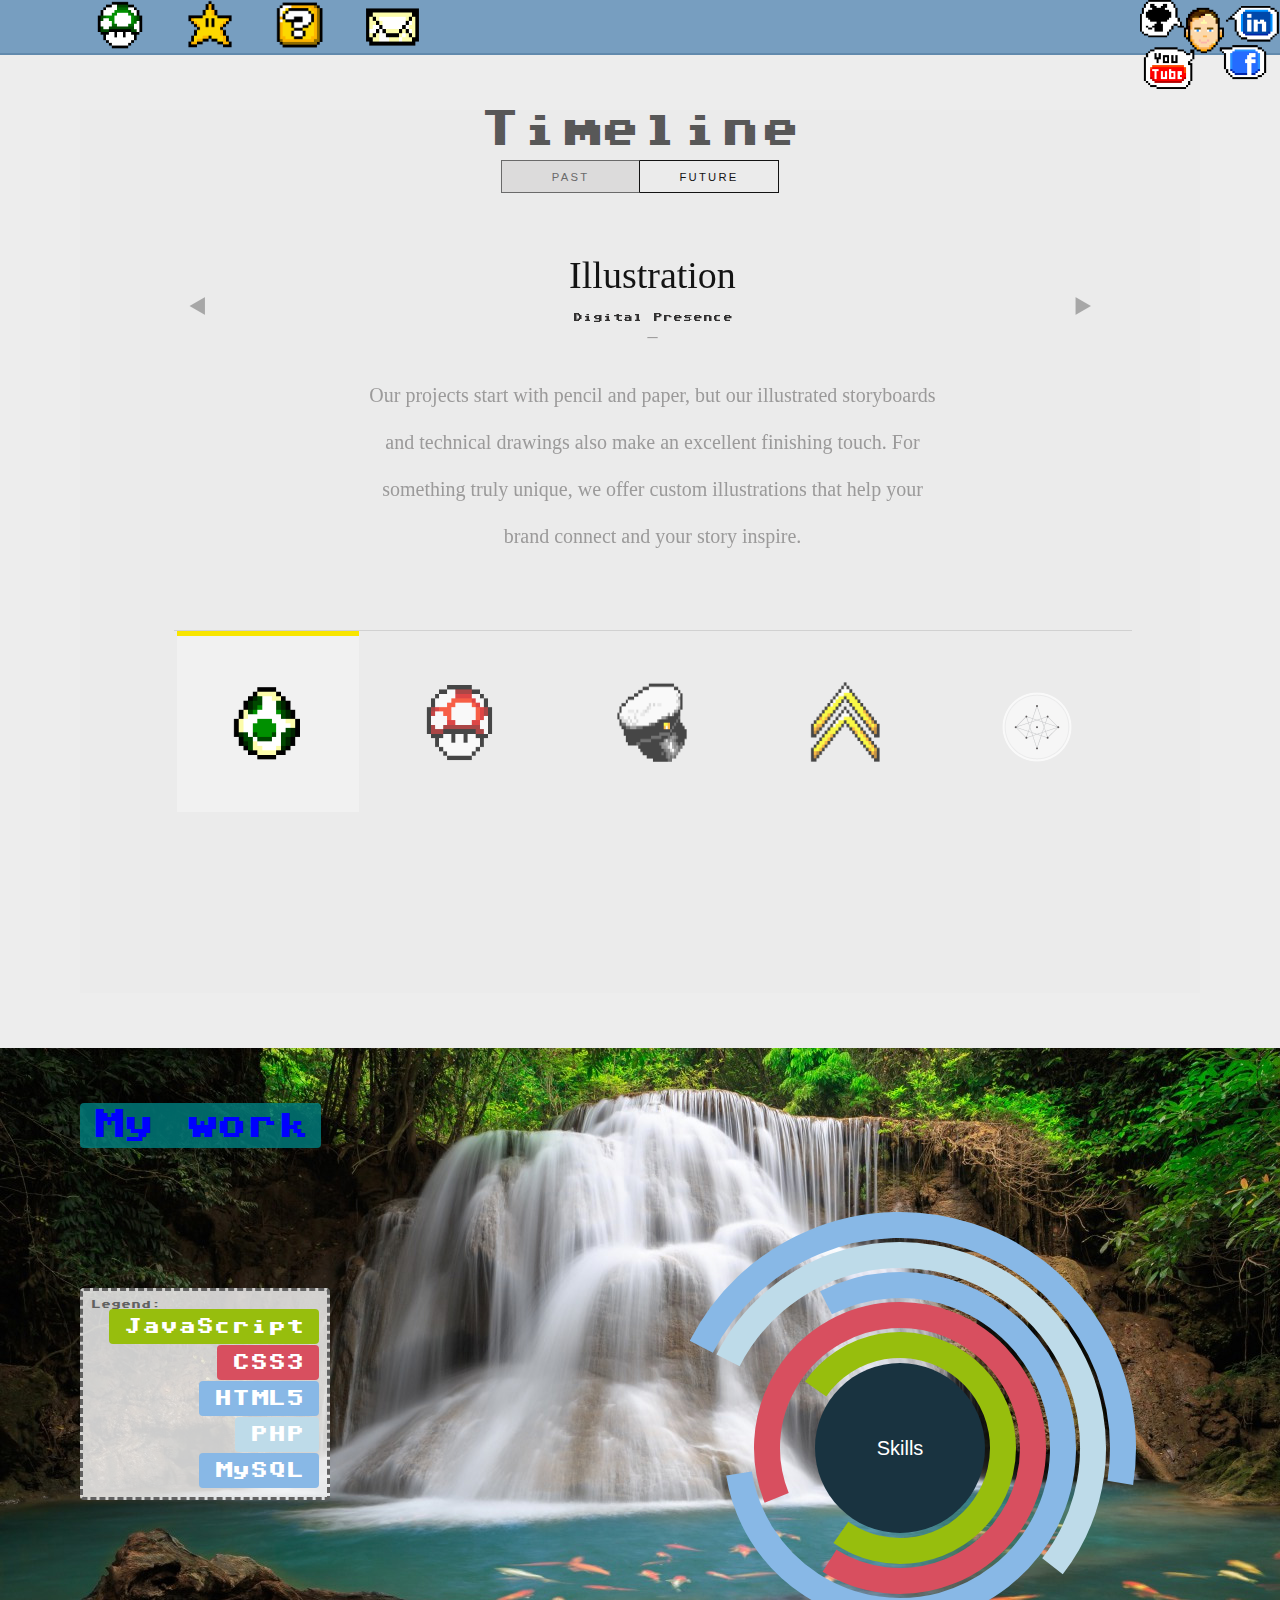
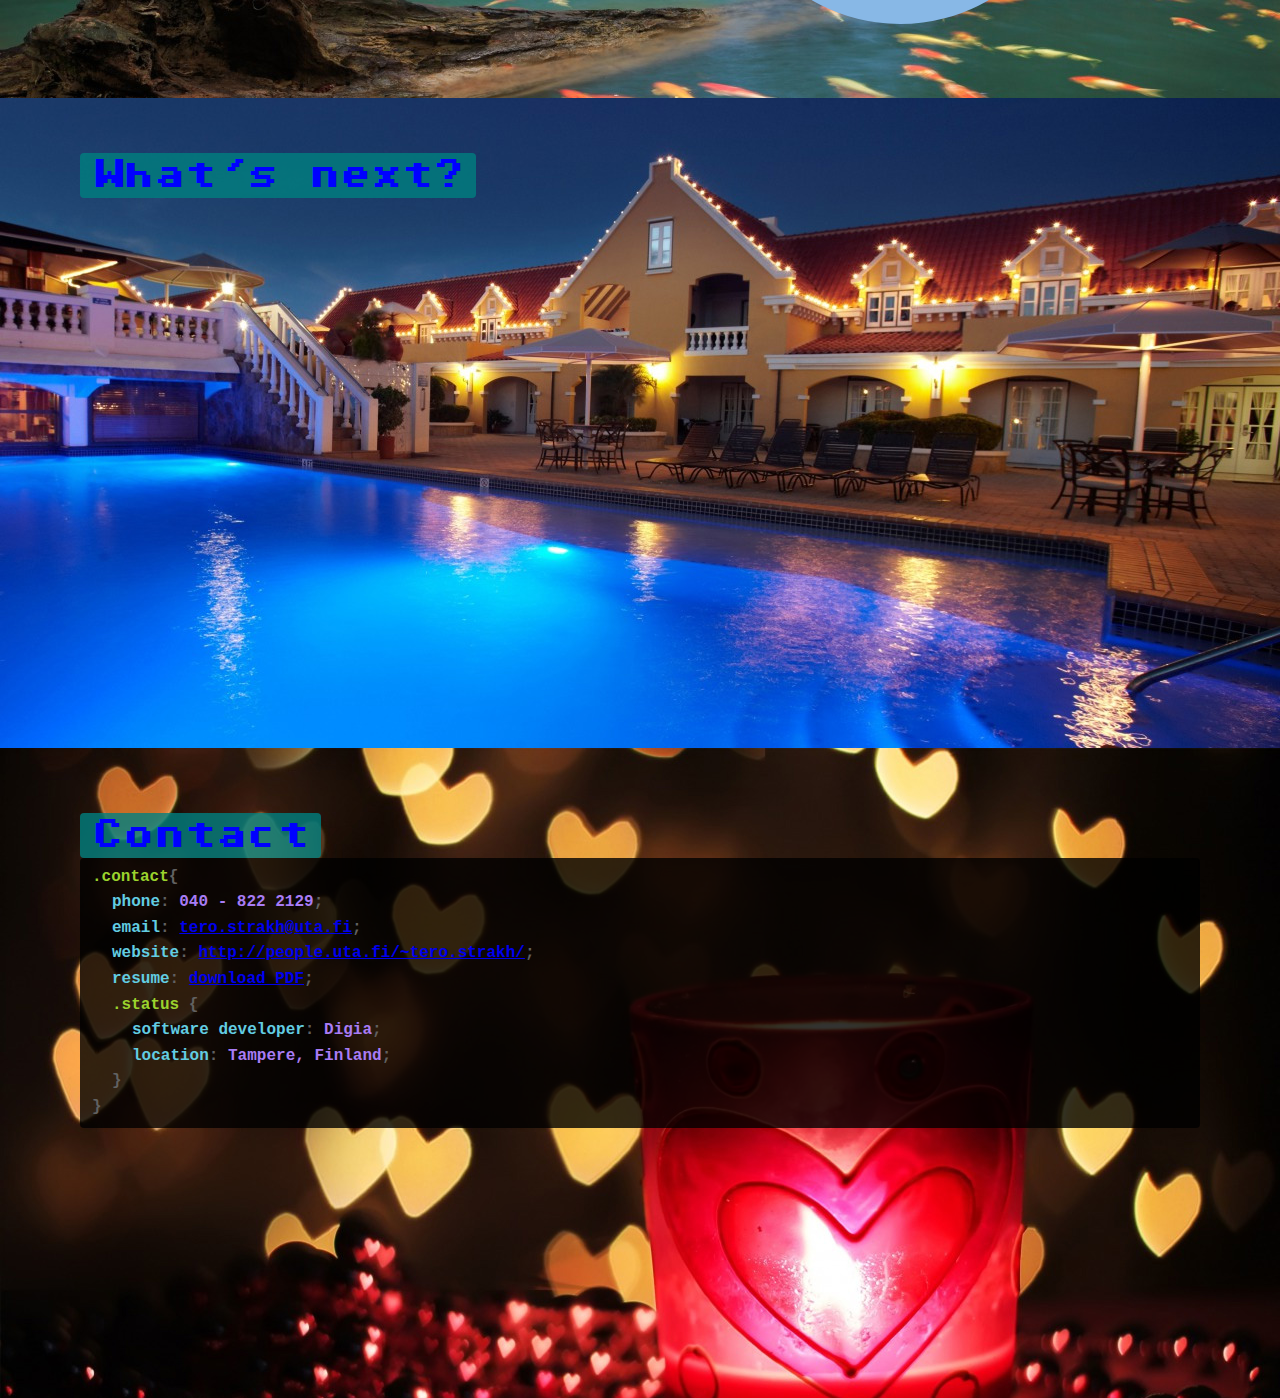
==== index.html @ 9d3a9c0e "Initial commit of website source code" ====
<!doctype html>
<html lang="fi-FI">
<head>
  <meta charset="utf-8">
  <meta http-equiv="Content-Type" content="text/html">
  <title>Tero Strakh Resume</title>
  <meta name="author" content="Tero Strakh">
  <link rel="shortcut icon" href="./img/favicon.ico">
  <link rel="icon" href="./img/favicon.ico">
  <link rel="stylesheet" type="text/css" media="all" href="css/styles.css">
  <script src="js/jquery.js" type="text/javascript"></script>
  <script src="js/raphael.js" type="text/javascript"></script>
  <script src="js/init.js" type="text/javascript"></script>
<script type="text/javascript" src="//ajax.googleapis.com/ajax/libs/jquery/1.8.0/jquery.min.js"></script>
	  <script src="js/plugins.js"></script>
  <script src="js/script.js"></script>
  <!--<script type="text/javascript" src="http://ajax.googleapis.com/ajax/libs/jquery/1.8/jquery.min.js"></script>-->
<script src="js/modernizr-2.5.3.min.js"></script>

</head>

<body>

  <nav id="topnav" class="clearfix">
    <ul>
      <li><div class="imageContainer1"><a href="#pagetop" id="homenavlink"><img src="./img/life.png" alt="home"  height="50" width="50" /><img class="aboutme" src="./img/about_bubble.png" alt="about_bubble" height="35" width="70" /></a></div></li>
      <li><div class="imageContainer2"><a href="#about" id="aboutnavlink"><img src="./img/star.png" alt="star" height="50" width="50"><img class="mywork" src="./img/work_bubble.png" alt="work_bubble" height="35" width="70" /></a></div></li>
      <li><div class="imageContainer3"><a href="#portfolio" id="portfolionavlink"><img src="./img/future.png" alt="future" height="50" width="50"><img class="future" src="./img/future_bubble.png" alt="future_bubble" height="35" width="70" /></a></div></li>
      <li><div class="imageContainer4"><a href="#contact" id="contactnavlink"><img src="./img/brief.png" alt="brief" height="40" width="55"><img class="contact" src="./img/contact_bubble.png" alt="contact_bubble" height="35" width="70" /></a></div></li>
	  <li>
		<div class="imageContainer5">
			<img class="referencespic" src="./img/references.png" alt="references" usemap="#referencesmap" height="90" width="140">
			<map id="referencesmap" name="referencesmap">
				<area shape="rect" alt="Github" title="" coords="3,3,35,34" href="http://github.com/tm88493/codes" target="_blank" />
				<area shape="rect" alt="Youtube" title="" coords="7,50,51,88" href="https://www.youtube.com/watch?v=bxZ-rZ1abBQ" target="_blank" />
				<area shape="rect" alt="LinkedIn" title="" coords="97,7,137,41" href="http://fi.linkedin.com/pub/tero-strakh/5b/622/940" target="_blank" />
				<area shape="rect" alt="Facebook" title="" coords="85,46,125,79" href="http://www.facebook.com" target="_blank" />
			</map>
		</div>
	  </li>
    </ul>
  </nav><!-- @end #topnav -->
  
  
  <!-- BG http://architecture.desktopnexus.com/wallpaper/1581572/ -->
  <section id="pagetop" class="contentpg">
    
	<section id="team" class="section team">
        <div class="container">
          <header>
            <h5 class="section-header">Timeline</h5><br />
          </header>
          <div class="about-nav">
            <a href="#services" class="about-node first active" data-slide="0">Past</a>
            <a href="#team-members" class="about-node last" data-slide="1">Future</a>          
          </div>
        </div>
        <div id="about-slider">
          <ul class="outer-slides">
            <li class="inner-slide">
              <div id="services" class="slider">
                <ul class="slides">
                  <li class="pane">
                    <div class="details">
                      <div class="identifier">
                        <h3 class="name">Born</h3>
                        <h4 class="subheading">In 1983, Viiala Akaa</h4>
                      </div>
                      <div class="text-content"><p>A proper strategy is one of the building blocks of your company, product, or service. Strategy includes Brand Alignment, Naming, Creative Consulting and Direction. We'll help you create a solid foundation to build your brand on.</p></div>
                    </div>
                  </li>
                  <li class="pane">
                    <div class="details">
                      <div class="identifier">
                        <h3 class="name">Grow</h3>
                        <h4 class="subheading">From elementary school to high school</h4>
                      </div>
                      <div class="text-content"><p>I started elementary school in Rasi ala-aste Viiala in 1990. I "graduated" from Hirvialho yl&auml;aste in 1999
					  and I got accepted to Viiala lukio high school.</p></div>
                    </div>
                  </li>
                  <li class="pane">
                    <!--<div class="left-end"><img src="images/service-design.png" alt="Design" class="member-pic"></div>-->
                    <div class="details">
                      <div class="identifier">
                        <h3 class="name">Graduation</h3>
                        <h4 class="subheading">Viialan Lukio, Akaa</h4>
                      </div>
                      <div class="text-content"><p>I got my Suomalainen ylioppilastutkinto from Viialan Lukio in 2002 with mediocre grades.
					  Best grades were in english and mother tongue (magna cum laude approbatur).</p></div>
                    </div>
                  </li>
                  <li class="pane">
                    <div class="details">
                      <div class="identifier">
                        <h3 class="name">Army</h3>
                        <h4 class="subheading">Parolan panssariprikaati, Pioneerikomppania</h4>
                      </div>
                      <div class="text-content"><p>I started my service in Finnish army in January 2003 with a thousand other man. 
					  I was a pioneer and a corporal (alikersantti in finnish rank). I also specialized in explosives and went through a 
					  intensive explosives training. I have a right to blow up things (R&auml;j&auml;ytt&auml;j&auml;n tutkinto in finnish).</p></div>
                    </div>
                  </li>
                  <li class="pane">
                    <div class="details">
                      <div class="identifier">
                        <h3 class="name">Illustration</h3>
                        <h4 class="subheading">Digital Presence</h4>
                      </div>
                      <div class="text-content"><p>Our projects start with pencil and paper, but our illustrated storyboards and technical drawings also make an excellent finishing touch. For something truly unique, we offer custom illustrations that help your brand connect and your story inspire.</p></div>
                    </div>
                  </li>
                </ul>
                <ul class="flex-direction-nav">
                  <li><a class="flex-prev" href="#">Prev</a></li>
                  <li><a class="flex-next" href="#">Next</a></li>
                </ul>
              </div>
              <ul class="services-nav">
                <li><a href="#" class="service-node"><img src="img/born.png" alt="Born" class="nav-pic" height="80px"></a></li>
                <li><a href="#" class="service-node"><img src="img/grow.png" alt="Grow up" class="nav-pic" height="80px"></a></li>
                <li><a href="#" class="service-node"><img src="img/yohat.png" alt="Graduation" class="nav-pic" height="80px"></a></li>
                <li><a href="#" class="service-node"><img src="img/army_rank.png" alt="Army" class="nav-pic" height="80px"></a></li>
                <li><a href="#" class="service-node"><img src="img/service-illustration.png" alt="Illustration" class="nav-pic"></a></li>
              </ul>
            </li>
            <li class="inner-slide">
              <div id="team-members" class="slider">
                <ul class="slides">
                  <li class="pane">
                    <div class="details">
                      <div class="identifier">
                        <h3 class="name">Roby Fitzhenry</h3>
                        <h4 class="subheading">Design Director</h4>
                      </div>
                      <div class="text-content"><p>Over the last decade, Roby has focused on branding through strategy, identity, print and website design. His intuitive process allows him to find the core truths in any project. He is a board member of AIGA Houston and helps with TEDxHouston.</p></div>
                    </div>
                  </li>
                  <li class="pane">
                    <div class="details">
                      <div class="identifier">
                        <h3 class="name">Started working</h3>
                        <h4 class="subheading">Software Developer</h4>
                      </div>
                      <div class="text-content"><p>I started as a intern in Logia Software (Itella's subsidiary company at the time). 
					  My job was to code and design GUI with .NET language and code backend with C#. Mainly with Visual Basic but I did use jQuery and Ajax as well.
					  After internship was over I was hired as a full time employee. After a year I got a job offer from Digia Finland and I applied to it.
					  I got hired and now I mainly code (JavaEE) integrations for the public sector.</p></div>
                    </div>
                  </li>
                  <li class="pane">
                    <div class="details">
                      <div class="identifier">
                        <h3 class="name">First child</h3>
                        <h4 class="subheading">Kristian Toni Alexander Strakh</h4>
                      </div>
                      <div class="text-content">
                        <p>Our first child was born in August 28th 2013. He was babtized in Aleksanteri church in September.</p>
                      </div>
                    </div>
                  </li>
                  <li class="pane">
                    <div class="details">
                      <div class="identifier">
                        <h3 class="name">Tyler Swanner</h3>
                        <h4 class="subheading">Creative Director</h4>
                      </div>
                      <div class="text-content">
                        <p>Tyler is a nice guy. He hails from the state of Mississippi where he learned to play music and eat everything prepared fried. At AC, Tyler brings vision and a keen eye to each project. He serves on the AIGA Houston board of directors.</p>
                      </div>
                    </div>
                  </li>
                </ul>
                <ul class="flex-direction-nav">
                  <li><a class="flex-prev" href="#">Prev</a></li>
                  <li><a class="flex-next" href="#">Next</a></li>
                </ul>
              </div>
              <ul class="team-nav">
                <li><a href="#" class="member-node"><img src="images/new-team-headshots-roby.png" alt="Roby Fitzhenry" class="nav-pic"></a></li>
                <li><a href="#" class="member-node"><img src="img/coin.png" alt="Started Working" class="nav-pic" height="78px"></a></li>
                <li><a href="#" class="member-node"><img src="img/life_1up.png" alt="Child" class="nav-pic"></a></li>
                <li><a href="#" class="member-node"><img src="images/new-team-headshots-tyler.png" alt="Tyler Swanner" class="nav-pic"></a></li>
              </ul>
            </li>
          </ul>
        </div>
      </section><!-- @end Timeline -->
	
  </section><!-- @end #pagetop -->
  
  <!-- BG http://nature.desktopnexus.com/wallpaper/1581411/ -->
  <section id="about" class="contentpg">
    <h2>My work</h2>
	<div class="lifeContainer">
		<div class="bornContainer">
			<div id="content">
			<div class="legend">
				<h3>Legend:</h3>
				<div class="skills">
					<ul>
						<li class="jq">JavaScript</li>
						<li class="css">CSS3</li>
						<li class="html">HTML5</li>
						<li class="php">PHP</li>
						<li class="sql">MySQL</li>
					</ul>
				</div>	
			</div>
			<div id="diagram"></div>
		</div>

		<div class="get">
			<div class="arc">
				<span class="text">JavaScript</span>
				<input type="hidden" class="percent" value="75" />
				<input type="hidden" class="color" value="#97BE0D" />
			</div>
			<div class="arc">
				<span class="text">CSS3</span>
				<input type="hidden" class="percent" value="90" />
				<input type="hidden" class="color" value="#D84F5F" />
			</div>
			<div class="arc">
				<span class="text">HTML5</span>
				<input type="hidden" class="percent" value="80" />
				<input type="hidden" class="color" value="#88B8E6" />
			</div>
			<div class="arc">
				<span class="text">PHP</span>
				<input type="hidden" class="percent" value="53" />
				<input type="hidden" class="color" value="#BEDBE9" />
			</div>
			<div class="arc">
				<span class="text">MySQL</span>
				<input type="hidden" class="percent" value="45" />
				<input type="hidden" class="color" value="#88B8E6" />
			</div>
		</div>
		</div>
	</div>
  </section><!-- @end #about -->
  
  <!-- BG http://architecture.desktopnexus.com/wallpaper/1582636/ -->
  <section id="portfolio" class="contentpg">
    <h2>What's next?</h2>
  </section><!-- @end #portfolio -->
  
  <!-- BG http://abstract.desktopnexus.com/wallpaper/1583541/ -->
  <section id="contact" class="contentpg">
  
			<div class="content"><br /><h2>Contact</h2>
				<ul class="code">
					<li><span class="green">.contact</span>{
						<ul>
							<li><span class="blue">phone</span>: <span class="purple">040 - 822 2129</span>;</li>
							<li><span class="blue">email</span>: <span class="purple"><a href="mailto: &#116;&#101;&#114;&#111;&#46;&#115;&#116;&#114;&#97;&#107;&#104;&#64;&#117;&#116;&#97;&#46;&#102;&#105;">&#116;&#101;&#114;&#111;&#46;&#115;&#116;&#114;&#97;&#107;&#104;&#64;&#117;&#116;&#97;&#46;&#102;&#105;</a></span>;</li>
							<li><span class="blue">website</span>: <span class="purple"><a href="http://people.uta.fi/~tero.strakh/">http://people.uta.fi/~tero.strakh/</a></span>;</li>
							<li><span class="blue">resume</span>: <span class="purple"><a href="CV/TERO_STRAKH_CV.pdf" target="_blank">download PDF</a></span>;</li>
							<li><span class="green">.status</span> {
								<ul>
									<li><span class="blue">software developer</span>: <span class="purple">Digia</span>;</li>
									<li><span class="blue">location</span>: <span class="purple">Tampere, Finland</span>;</li>
								</ul>
							}</li>
						</ul>
					}</li>
				</ul>
			</div>
  </section><!-- @end #contact -->
  
	  <!--<script type="text/javascript">
$(document).ready(function(){
$('a[href^="#"]').on('click',function (e) {
    e.preventDefault();

    var target = this.hash,
    $target = $(target);

    $('html, body').stop().animate({
        'scrollTop': $target.offset().top
    }, 1200, 'swing', function () {
        window.location.hash = target;
    });
});

});
</script>-->
</body>
</html>
---- css/styles.css ----
@import url('http://fonts.googleapis.com/css?family=Sanchez');
@font-face
{
font-family: c64;
src: url("../c64.woff");
}

html, body, div, span, applet, object, iframe, h1, h2, h3, h4, h5, h6, p, blockquote, pre, a, abbr, acronym, address, big, cite, code, del, dfn, em, img, ins, kbd, q, s, samp, small, strike, strong, sub, sup, tt, var, b, u, i, center, dl, dt, dd, ol, ul, li, fieldset, form, label, legend, table, caption, tbody, tfoot, thead, tr, th, td, article, aside, canvas, details, embed, figure, figcaption, footer, header, hgroup, menu, nav, output, ruby, section, summary, time, mark, audio, video {
  margin: 0;
  padding: 0;
  border: 0;
  font-size: 100%;
  font: inherit;
  vertical-align: baseline;
  outline: none;
  -webkit-font-smoothing: antialiased;
  -webkit-text-size-adjust: 100%;
  -ms-text-size-adjust: 100%;
  -webkit-box-sizing: border-box;
  -moz-box-sizing: border-box;
  box-sizing: border-box;
}
html { overflow-y: scroll; }
body { 
  background: #ededed;
  font-family: c64, 'Helvetica Neue', Helvetica, Arial, sans-serif;
  font-size: 62.5%;
  line-height: 1;
  color: #616161;
  padding-top: 55px;
}

br { display: block; line-height: 1.6em; } 

article, aside, details, figcaption, figure, footer, header, hgroup, menu, nav, section { display: block; }
ol, ul { list-style: none; }

input, textarea { 
  -webkit-font-smoothing: antialiased;
  -webkit-text-size-adjust: 100%;
  -ms-text-size-adjust: 100%;
  -webkit-box-sizing: border-box;
  -moz-box-sizing: border-box;
  box-sizing: border-box;
  outline: none; 
}

blockquote, q { quotes: none; }
blockquote:before, blockquote:after, q:before, q:after { content: ''; content: none; }
strong, b { font-weight: bold; } 

table { border-collapse: collapse; border-spacing: 0; }
img { border: 0; max-width: 100%; }


h2 {
  display: inline-block;
  font-size: 3.1em;
  padding: 7px 12px;
  font-family: c64, 'Sanchez', 'Times New Roman', serif;
  background: rgba(0,128,128,0.8);
  -webkit-border-radius: 4px;
  -moz-border-radius: 4px;
  border-radius: 4px;
  color:blue;
}

/* h3 {
  display: inline-block;
  font-size: 2.1em;
  padding: 7px 12px;
  font-family: c64, 'Sanchez', 'Times New Roman', serif;
  background: rgba(255,255,255,0.8);
  -webkit-border-radius: 4px;
  -moz-border-radius: 4px;
  border-radius: 4px;
  color:red;
} */


/** page structure **/
#topnav {
  display: block;
  position: fixed;
  top: 0;
  height: 55px;
  width: 100%;
  background: #779ec0;
  border-bottom: 2px solid #628aad;
  z-index: 1;
}
#topnav ul  { padding-left: 80px; }

#topnav ul li { 
  display: block;
  width: auto;
}

#topnav ul li a {
  display: block;
  float: left;
  line-height: 55px;
  margin-right: 10px;
  padding: 0 15px;
  font-weight: bold;
  font-size: 1.2em;
  color: #fff;
  text-decoration: none;
}
/**#topnav ul li a:hover {
  background: #62819d;
}**/

.imageContainer1 {
	position: relative;
	float: left;
}

.imageContainer1 img {
	display: block;
}

.imageContainer1 .aboutme {
    position: absolute;
    top: 38px;
    right: 10px;
    display: none
}
.imageContainer1:hover .aboutme {
    display: block
}

.imageContainer2 {
	position: relative;
	float: left;
}

.imageContainer2 img {
	display: block;
}

.imageContainer2 .mywork {
    position: absolute;
    top: 38px;
    right: 4px;
    display: none
}
.imageContainer2:hover .mywork {
    display: block
}

.imageContainer3 {
	position: relative;
	float: left;
}

.imageContainer3 img {
	display: block;
}

.imageContainer3 .future {
    position: absolute;
    top: 38px;
    right: 18px;
    display: none
}
.imageContainer3:hover .future {
    display: block
}


.imageContainer4 {
	position: relative;
	float: left;
	top: 7px;
}

.imageContainer4 img {
	display: block;
}

.imageContainer4 .contact {
    position: absolute;
    top: 31px;
    right: 5px;
    display: none
}
.imageContainer4:hover .contact {
    display: block
}

.imageContainer5 {
	float: right;
}

/** page sections **/
.contentpg {
  display: block;
  min-height: 650px;
  padding: 55px 80px;
}

.code {
	font-family:Consolas, "Liberation Mono", Courier, monospace;
	font-size:16px;
	font-weight:bold;
	color:#7f0a0c
	display: inline-block;
	padding: 7px 12px;
	background: rgba(0,0,0,0.8);
	-webkit-border-radius: 4px;
	-moz-border-radius: 4px;
	border-radius: 4px;
}

ul,ol,dl {
	font-size:1em;
	line-height:1.6;
	margin-bottom:1.25em;
	list-style-position:outside;
	font-family:inherit
}

ul,ol {
	margin-left:0
}

ul li ul,ul li ol {
	margin-left:1.25em;
	margin-bottom:0;
	font-size:1em
}

ul.square li ul,ul.circle li ul,ul.disc li ul {
	list-style:inherit
}

ul.square {
	list-style-type:square
}

ul.circle {
	list-style-type:circle
}

ul.disc {
	list-style-type:disc
}

ul.no-bullet {
	list-style:none
}

ol li ul,ol li ol {
	margin-left:1.25em;
	margin-bottom:0
}

dl dt {
	margin-bottom:0.3em;
	font-weight:bold
}

dl dd {
	margin-bottom:0.75em
}
.green{color:#9bd32d}
.blue{color:#62cde2}
.pink{color:#e9266d}
.white{color:#e6e6e1}
.orange{color:#ed8f1f}
.purple{color:#a87cf5}

#pagetop {
  /**background-image: url('../img/bg1.jpg');**/
  background-repeat: no-repeat;  
  background-size: cover; 
  /*css hack for ie*/     
  filter:progid:DXImageTransform.Microsoft.AlphaImageLoader(src='../img/bg1.jpg',sizingMethod='scale');
  -ms-filter:"progid:DXImageTransform.Microsoft.AlphaImageLoader(src='../img/bg1.jpg',sizingMethod='scale')";
}

#about {
  background-image: url('../img/bg2.jpg');
  background-repeat: no-repeat;  
  background-size: cover; 
  /*css hack for ie*/     
  filter:progid:DXImageTransform.Microsoft.AlphaImageLoader(src='../img/bg2.jpg',sizingMethod='scale');
  -ms-filter:"progid:DXImageTransform.Microsoft.AlphaImageLoader(src='../img/bg2.jpg',sizingMethod='scale')";
}

#portfolio {
  background-image: url('../img/bg3.jpg');
  background-repeat: no-repeat;  
  background-size: cover; 
  /*css hack for ie*/     
  filter:progid:DXImageTransform.Microsoft.AlphaImageLoader(src='../img/bg3.jpg',sizingMethod='scale');
  -ms-filter:"progid:DXImageTransform.Microsoft.AlphaImageLoader(src='../img/bg3.jpg',sizingMethod='scale')";
}

#contact {
  background-image: url('../img/bg4.jpg');
  background-repeat: no-repeat;  
  background-size: cover; 
  /*css hack for ie*/     
  filter:progid:DXImageTransform.Microsoft.AlphaImageLoader(src='../img/bg4.jpg',sizingMethod='scale');
  -ms-filter:"progid:DXImageTransform.Microsoft.AlphaImageLoader(src='../img/bg4.jpg',sizingMethod='scale')";
}

/** clearfix **/
.clearfix:after { content: "."; display: block; clear: both; visibility: hidden; line-height: 0; height: 0; }
.clearfix { display: inline-block; }
 
html[xmlns] .clearfix { display: block; }
* html .clearfix { height: 1%; }

/** SKILLS **/
.legend {
float:left;
width:250px;
padding:8px;
margin-top:140px;
  background: rgba(255,255,255,0.8);
  -webkit-border-radius: 4px;
  -moz-border-radius: 4px;
  border-radius: 4px;
  border:dashed;
}

#content h1 {
font-family:'Cabin Sketch', arial, serif;
text-shadow:3px 3px 0 #ddd;
color:#193340;
font-size:40px;
margin-bottom:40px;
text-align:right;
}

.skills {
float:left;
clear:both;
width:100%;
}

.skills ul,
.skills li {
display:block;
list-style:none;
margin:0;
padding:0;
}

.skills li {
float:right;
clear:both;
padding:0 15px;
height:35px;
line-height:35px;
color:#fff;
margin-bottom:1px;
font-size:18px;
}

.skills .jq {
background:#97BE0D;
-webkit-border-radius: 4px;
  -moz-border-radius: 4px;
  border-radius: 4px;
}

.skills .css {
background:#D84F5F;
-webkit-border-radius: 4px;
  -moz-border-radius: 4px;
  border-radius: 4px;
}

.skills .html {
background:#88B8E6;
-webkit-border-radius: 4px;
  -moz-border-radius: 4px;
  border-radius: 4px;
}

.skills .php {
background:#BEDBE9;
-webkit-border-radius: 4px;
  -moz-border-radius: 4px;
  border-radius: 4px;
}

.skills .sql {
background:#88B8E6;
-webkit-border-radius: 4px;
  -moz-border-radius: 4px;
  border-radius: 4px;
}

#diagram {
float:right;
width:600px;
height:600px;
}

.get {
display:none;
}

/* Slider */
.container{margin:0 auto;max-width:960px;padding:0 5%;width:90%}
.about-nav{margin:0 auto 3%;display:table;width:278px}.about-nav a{-webkit-transition:400ms;-moz-transition:400ms;-o-transition:400ms;transition:400ms;border:1px solid #131313;color:#131313;display:table-cell;font:1.125em "alternate-gothic-no-1-d",sans-serif;letter-spacing:.2em;outline:0;padding:.9em 0 .8em;text-align:center;text-decoration:none;text-transform:uppercase;vertical-align:middle;width:50%}.about-nav a.active{background:#dcdbdb;border-color:#6a6a6a;color:#6a6a6a}.about-nav a.first{border-right:1px solid #131313}.about-nav a.last{border-left:0}.outer-slides{*zoom:1}
.about-nav a.first{border-right:1px solid #131313}.about-nav a.last{border-left:0}
.team{background-color:#ebebeb;-webkit-box-sizing:border-box;-moz-box-sizing:border-box;box-sizing:border-box;padding-bottom:15%;text-align:center}.team .container{padding:0 20px;max-width:1160px}.team h2{color:#000;margin:0 auto 34px}.team header{color:#585858}
.section-header{font-size:40px}}
.section{-webkit-box-sizing:border-box;-moz-box-sizing:border-box;box-sizing:border-box;overflow:hidden;padding-bottom:10%;padding-top:20%}
#about-slider{margin:0 auto;max-width:1050px;padding:0 46px}
.outer-slides{*zoom:1}.outer-slides:after{content:"";display:table;clear:both}.outer-slides .inner-slide{*zoom:1;display:none}.outer-slides .inner-slide:after{content:"";display:table;clear:both}
.inner-slide{*zoom:1;display:none}.outer-slides .inner-slide:after{content:"";display:table;clear:both}
.slider{margin:0 auto;max-width:850px;padding:17px 0;position:relative}
.process .slides li{-webkit-box-sizing:border-box;-moz-box-sizing:border-box;box-sizing:border-box;display:none;padding:.75% 0;position:relative;-webkit-backface-visibility:hidden}
.pane{color:#323131;float:left;padding:17px 0}.pane .details{margin:0 auto;padding:0 20px;max-width:630px}
.name{color:#141414;font:38px/1em c64,"ff-tisa-web-pro",serif;margin-bottom:15px}
}.subheading{color:#7e7e7e;font:700 14px/1.2em c64,"proxima-nova",sans-serif;letter-spacing:.15em;margin:0 auto 16px;text-transform:uppercase}.text-content{color:#9b9a9a;font:2em/2.35em "ff-tisa-web-pro",serif;margin-bottom:36px}.text-content:before{content:'_';position:relative;top:-20px}
.slider .flex-direction-nav{z-index:10}.slider .flex-next{text-indent:100%;white-space:nowrap;overflow:hidden;background:transparent url(../img/arrow-right@2x.png) no-repeat 0 0;background-size:cover;display:block;height:18px;outline:0;position:absolute;right:-26px;top:75px;width:16px}.slider .flex-prev{text-indent:100%;white-space:nowrap;overflow:hidden;background:transparent url(../img/arrow-left@2x.png) no-repeat 0 0;background-size:cover;display:block;height:18px;left:-26px;outline:0;position:absolute;top:75px;width:16px}.pane{color:#323131;float:left;padding:17px 0}.pane .details{margin:0 auto;padding:0 20px;max-width:630px}.member-pic{margin-bottom:15px}.name{color:#141414;font:38px/1em "ff-tisa-web-pro",serif;margin-bottom:15px}
.services-nav,.team-nav{border-top:1px solid #d1d1d1;-webkit-box-sizing:border-box;-moz-box-sizing:border-box;box-sizing:border-box;text-align:center;width:100%}.services-nav li,.team-nav li{border-top:5px solid transparent;-webkit-box-sizing:border-box;-moz-box-sizing:border-box;box-sizing:border-box;display:inline-block;margin:0;padding:6% 4%;width:19%}@media screen and (min-width:570px){.services-nav li,.team-nav li{padding:46px 0}}@media screen and (max-width:570px){.services-nav li,.team-nav li{width:18.5%}}.services-nav li a,.team-nav li a{-webkit-box-sizing:border-box;-moz-box-sizing:border-box;box-sizing:border-box;display:block;margin:0 auto;max-width:70px;outline:0}.services-nav li a img,.team-nav li a img{max-width:100%;width:100%}.services-nav li.active,.team-nav li.active{background-color:#f1f1f1;border-color:#f8e500}.services-nav li.active .nav-pic,.team-nav li.active .nav-pic{opacity:1}.services-nav li.active .nav-pic,.services-nav li:hover .nav-pic,.services-nav li:focus .nav-pic,.services-nav li:active .nav-pic,.team-nav li.active .nav-pic,.team-nav li:hover .nav-pic,.team-nav li:focus .nav-pic,.team-nav li:active .nav-pic{opacity:1}.services-nav .nav-pic,.team-nav .nav-pic{-webkit-transition:all 1s;-moz-transition:all 1s;-o-transition:all 1s;transition:all 1s;opacity:.7}
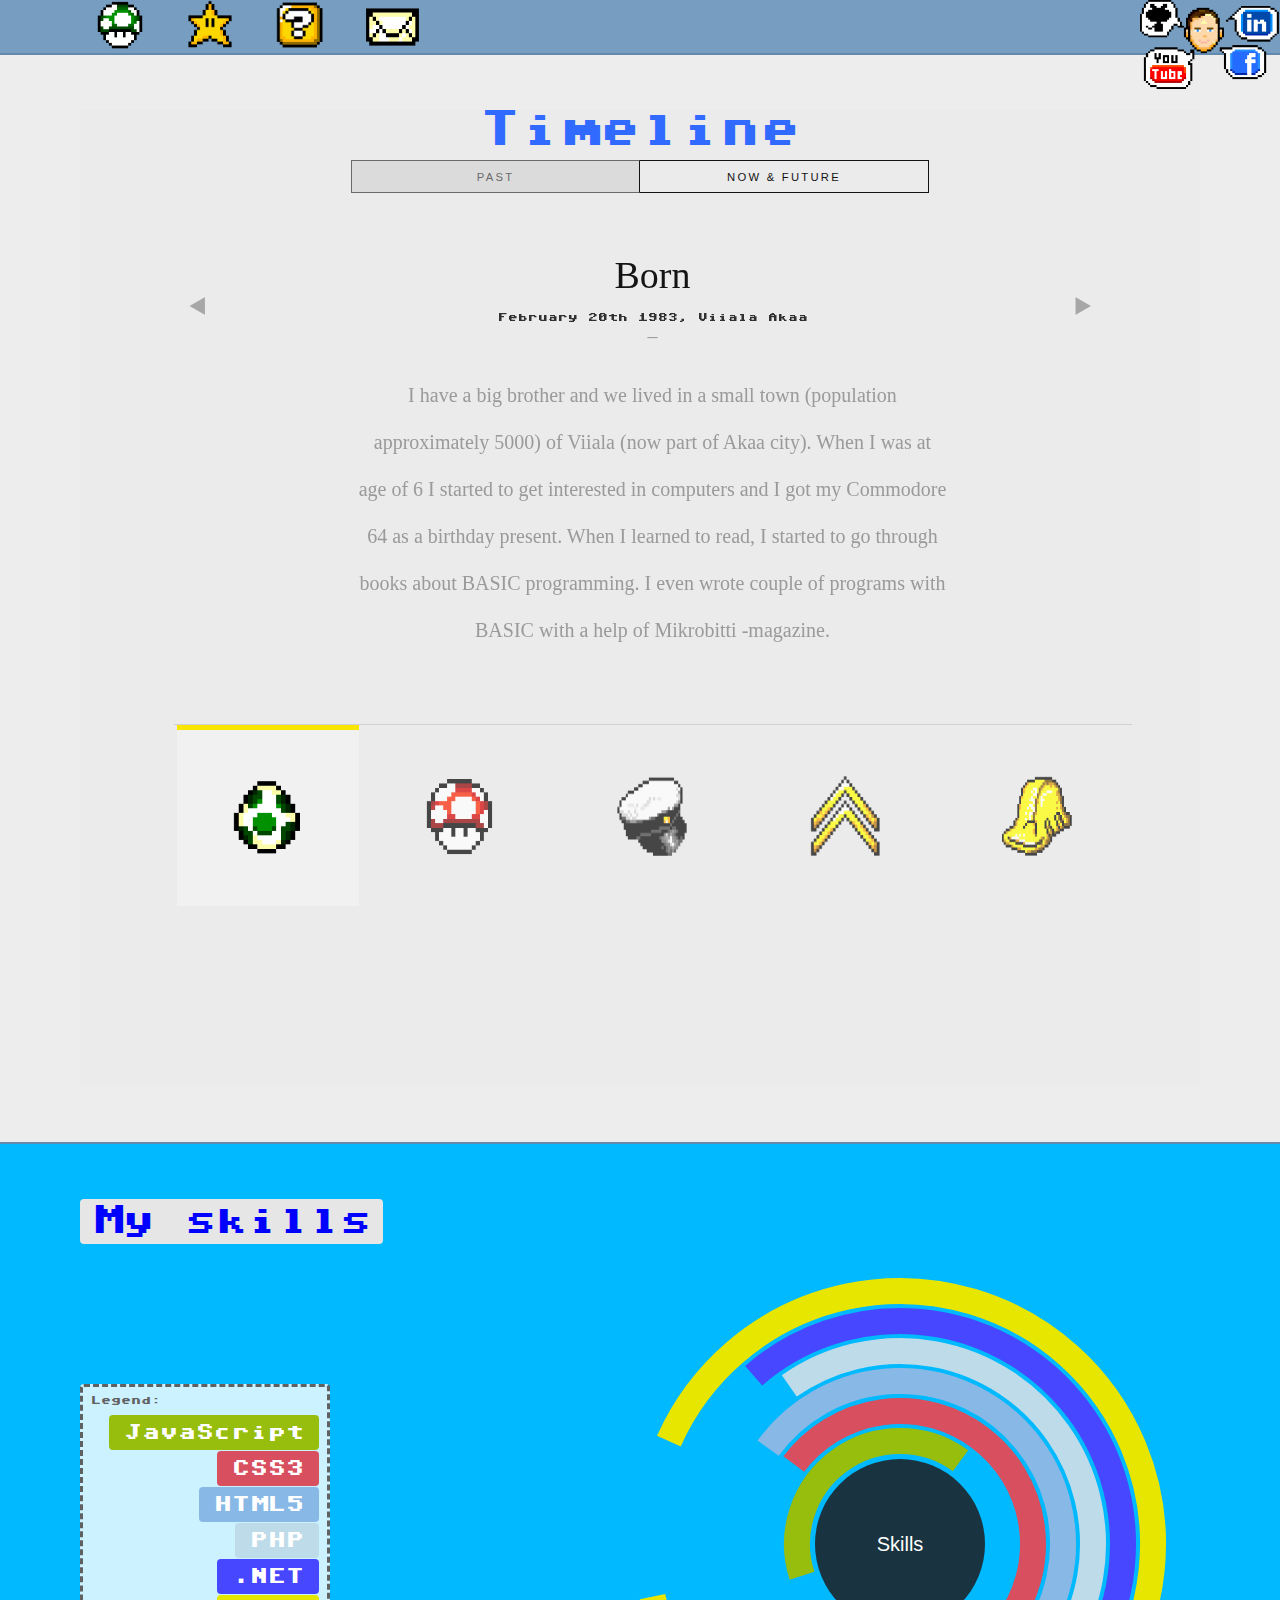
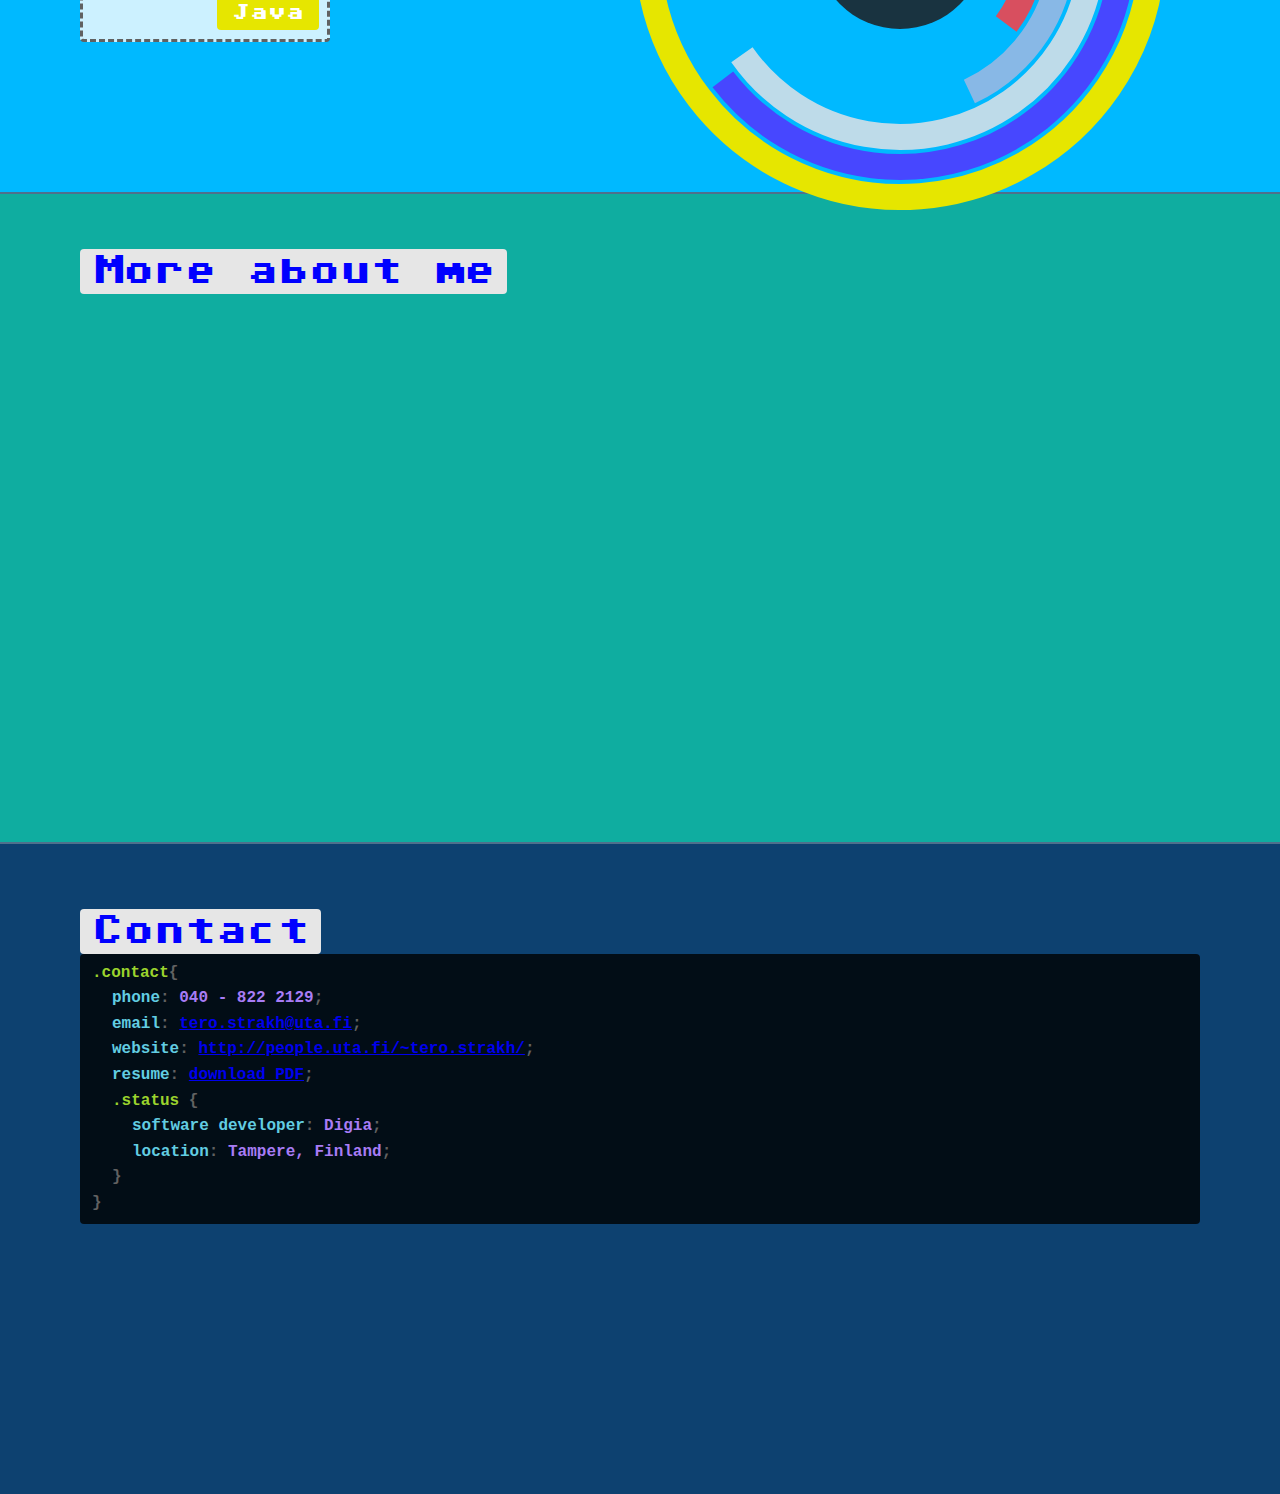
==== commit d402d993: "Almost final version" ====
--- a/index.html
+++ b/index.html
@@ -11,7 +11,7 @@
   <script src="js/jquery.js" type="text/javascript"></script>
   <script src="js/raphael.js" type="text/javascript"></script>
   <script src="js/init.js" type="text/javascript"></script>
-<script type="text/javascript" src="//ajax.googleapis.com/ajax/libs/jquery/1.8.0/jquery.min.js"></script>
+<!-- <script type="text/javascript" src="//ajax.googleapis.com/ajax/libs/jquery/1.8.0/jquery.min.js"></script> -->
 	  <script src="js/plugins.js"></script>
   <script src="js/script.js"></script>
   <!--<script type="text/javascript" src="http://ajax.googleapis.com/ajax/libs/jquery/1.8/jquery.min.js"></script>-->
@@ -23,10 +23,10 @@
 
   <nav id="topnav" class="clearfix">
     <ul>
-      <li><div class="imageContainer1"><a href="#pagetop" id="homenavlink"><img src="./img/life.png" alt="home"  height="50" width="50" /><img class="aboutme" src="./img/about_bubble.png" alt="about_bubble" height="35" width="70" /></a></div></li>
-      <li><div class="imageContainer2"><a href="#about" id="aboutnavlink"><img src="./img/star.png" alt="star" height="50" width="50"><img class="mywork" src="./img/work_bubble.png" alt="work_bubble" height="35" width="70" /></a></div></li>
-      <li><div class="imageContainer3"><a href="#portfolio" id="portfolionavlink"><img src="./img/future.png" alt="future" height="50" width="50"><img class="future" src="./img/future_bubble.png" alt="future_bubble" height="35" width="70" /></a></div></li>
-      <li><div class="imageContainer4"><a href="#contact" id="contactnavlink"><img src="./img/brief.png" alt="brief" height="40" width="55"><img class="contact" src="./img/contact_bubble.png" alt="contact_bubble" height="35" width="70" /></a></div></li>
+      <li><div class="imageContainer1"><a href="#pagetop" id="homenavlink"><img src="./img/life.png" alt="home"  height="50" width="50" /><img class="timeline" src="./img/background_bubble.png" alt="background_bubble" height="35" width="120" /></a></div></li>
+      <li><div class="imageContainer2"><a href="#myskills" id="skillsnavlink"><img src="./img/star.png" alt="star" height="50" width="50"><img class="myskills" src="./img/skills_bubble.png" alt="skills_bubble" height="30" width="70" /></a></div></li>
+      <li><div class="imageContainer3"><a href="#aboutme" id="aboutmenavlink"><img src="./img/future.png" alt="future" height="50" width="50"><img class="aboutme" src="./img/about_bubble.png" alt="about_bubble" height="30" width="70" /></a></div></li>
+      <li><div class="imageContainer4"><a href="#contact" id="contactnavlink"><img src="./img/brief.png" alt="brief" height="40" width="55"><img class="contact" src="./img/contact_bubble.png" alt="contact_bubble" height="30" width="80" /></a></div></li>
 	  <li>
 		<div class="imageContainer5">
 			<img class="referencespic" src="./img/references.png" alt="references" usemap="#referencesmap" height="90" width="140">
@@ -34,15 +34,13 @@
 				<area shape="rect" alt="Github" title="" coords="3,3,35,34" href="http://github.com/tm88493/codes" target="_blank" />
 				<area shape="rect" alt="Youtube" title="" coords="7,50,51,88" href="https://www.youtube.com/watch?v=bxZ-rZ1abBQ" target="_blank" />
 				<area shape="rect" alt="LinkedIn" title="" coords="97,7,137,41" href="http://fi.linkedin.com/pub/tero-strakh/5b/622/940" target="_blank" />
-				<area shape="rect" alt="Facebook" title="" coords="85,46,125,79" href="http://www.facebook.com" target="_blank" />
+				<area shape="rect" alt="Facebook" title="" coords="85,46,125,79" href="http://www.facebook.com/tero.strakh" target="_blank" />
 			</map>
 		</div>
 	  </li>
     </ul>
   </nav><!-- @end #topnav -->
   
-  
-  <!-- BG http://architecture.desktopnexus.com/wallpaper/1581572/ -->
   <section id="pagetop" class="contentpg">
     
 	<section id="team" class="section team">
@@ -52,7 +50,7 @@
           </header>
           <div class="about-nav">
             <a href="#services" class="about-node first active" data-slide="0">Past</a>
-            <a href="#team-members" class="about-node last" data-slide="1">Future</a>          
+            <a href="#team-members" class="about-node last" data-slide="1">Now & Future</a>          
           </div>
         </div>
         <div id="about-slider">
@@ -64,9 +62,12 @@
                     <div class="details">
                       <div class="identifier">
                         <h3 class="name">Born</h3>
-                        <h4 class="subheading">In 1983, Viiala Akaa</h4>
-                      </div>
-                      <div class="text-content"><p>A proper strategy is one of the building blocks of your company, product, or service. Strategy includes Brand Alignment, Naming, Creative Consulting and Direction. We'll help you create a solid foundation to build your brand on.</p></div>
+                        <h4 class="subheading">February 20th 1983, Viiala Akaa</h4>
+                      </div>
+                      <div class="text-content"><p>I have a big brother and we lived in a small town (population approximately 5000) of Viiala (now part of Akaa city).
+					  When I was at age of 6 I started to get interested in computers and I got my Commodore 64 as a birthday present. When I learned to read, I started to go through
+					  books about BASIC programming. I even wrote couple of programs with BASIC with a help of Mikrobitti -magazine.
+					  </p></div>
                     </div>
                   </li>
                   <li class="pane">
@@ -80,7 +81,6 @@
                     </div>
                   </li>
                   <li class="pane">
-                    <!--<div class="left-end"><img src="images/service-design.png" alt="Design" class="member-pic"></div>-->
                     <div class="details">
                       <div class="identifier">
                         <h3 class="name">Graduation</h3>
@@ -104,10 +104,11 @@
                   <li class="pane">
                     <div class="details">
                       <div class="identifier">
-                        <h3 class="name">Illustration</h3>
-                        <h4 class="subheading">Digital Presence</h4>
-                      </div>
-                      <div class="text-content"><p>Our projects start with pencil and paper, but our illustrated storyboards and technical drawings also make an excellent finishing touch. For something truly unique, we offer custom illustrations that help your brand connect and your story inspire.</p></div>
+                        <h3 class="name">Gap year</h3>
+                        <h4 class="subheading">Working in construction site</h4>
+                      </div>
+                      <div class="text-content"><p>After leaving the army, I started to look for a job and ended up as an construction site worker. I made
+					  steelworks that are inside the concrete elements. That turned out to be a physically hard job for a guy who was a nerd at heart.</p></div>
                     </div>
                   </li>
                 </ul>
@@ -121,7 +122,7 @@
                 <li><a href="#" class="service-node"><img src="img/grow.png" alt="Grow up" class="nav-pic" height="80px"></a></li>
                 <li><a href="#" class="service-node"><img src="img/yohat.png" alt="Graduation" class="nav-pic" height="80px"></a></li>
                 <li><a href="#" class="service-node"><img src="img/army_rank.png" alt="Army" class="nav-pic" height="80px"></a></li>
-                <li><a href="#" class="service-node"><img src="img/service-illustration.png" alt="Illustration" class="nav-pic"></a></li>
+                <li><a href="#" class="service-node"><img src="img/helmet.png" alt="Construction" class="nav-pic" height="80px"></a></li>
               </ul>
             </li>
             <li class="inner-slide">
@@ -130,10 +131,10 @@
                   <li class="pane">
                     <div class="details">
                       <div class="identifier">
-                        <h3 class="name">Roby Fitzhenry</h3>
-                        <h4 class="subheading">Design Director</h4>
-                      </div>
-                      <div class="text-content"><p>Over the last decade, Roby has focused on branding through strategy, identity, print and website design. His intuitive process allows him to find the core truths in any project. He is a board member of AIGA Houston and helps with TEDxHouston.</p></div>
+                        <h3 class="name">University</h3>
+                        <h4 class="subheading">Computer sciences in Tampere University</h4>
+                      </div>
+                      <div class="text-content"><p>On year 2008 I applied for computer sciences in Tampere University. I got accepted at my first try. Now I am writing my master's thesis (Pro gradu) and my graduation deadline is this year.</p></div>
                     </div>
                   </li>
                   <li class="pane">
@@ -143,7 +144,7 @@
                         <h4 class="subheading">Software Developer</h4>
                       </div>
                       <div class="text-content"><p>I started as a intern in Logia Software (Itella's subsidiary company at the time). 
-					  My job was to code and design GUI with .NET language and code backend with C#. Mainly with Visual Basic but I did use jQuery and Ajax as well.
+					  My job was to code and design GUI with .NET language and code backend with C#. Mainly with Visual Basic and C# but I did use jQuery and Ajax as well.
 					  After internship was over I was hired as a full time employee. After a year I got a job offer from Digia Finland and I applied to it.
 					  I got hired and now I mainly code (JavaEE) integrations for the public sector.</p></div>
                     </div>
@@ -162,11 +163,14 @@
                   <li class="pane">
                     <div class="details">
                       <div class="identifier">
-                        <h3 class="name">Tyler Swanner</h3>
-                        <h4 class="subheading">Creative Director</h4>
+                        <h3 class="name">Future</h3>
+                        <h4 class="subheading">The next best thing</h4>
                       </div>
                       <div class="text-content">
-                        <p>Tyler is a nice guy. He hails from the state of Mississippi where he learned to play music and eat everything prepared fried. At AC, Tyler brings vision and a keen eye to each project. He serves on the AIGA Houston board of directors.</p>
+                        <p>I am currently working but looking for other opportunities. I have found my passion in coding but in my current job 
+						I cannot use all my skills and brainpower I have. So, if You have an open position for enthusiastingly coding nerd, please feel free
+						to contact me through telephone, e-mail or via LinkedIn. You can find my number and address at the bottom of this page or by pressing brief 
+						on the upper navigation bar. You can view my LinkedIn profile by clicking the icon inside the bubble on upper right corner.</p>
                       </div>
                     </div>
                   </li>
@@ -177,10 +181,10 @@
                 </ul>
               </div>
               <ul class="team-nav">
-                <li><a href="#" class="member-node"><img src="images/new-team-headshots-roby.png" alt="Roby Fitzhenry" class="nav-pic"></a></li>
+                <li><a href="#" class="member-node"><img src="img/uta.png" alt="University" class="nav-pic" height="78px"></a></li>
                 <li><a href="#" class="member-node"><img src="img/coin.png" alt="Started Working" class="nav-pic" height="78px"></a></li>
                 <li><a href="#" class="member-node"><img src="img/life_1up.png" alt="Child" class="nav-pic"></a></li>
-                <li><a href="#" class="member-node"><img src="images/new-team-headshots-tyler.png" alt="Tyler Swanner" class="nav-pic"></a></li>
+                <li><a href="#" class="member-node"><img src="img/future.png" alt="Future" class="nav-pic" height="78px"></a></li>
               </ul>
             </li>
           </ul>
@@ -189,21 +193,22 @@
 	
   </section><!-- @end #pagetop -->
   
-  <!-- BG http://nature.desktopnexus.com/wallpaper/1581411/ -->
-  <section id="about" class="contentpg">
-    <h2>My work</h2>
+  <section id="myskills" class="contentpg">
+    <h2>My skills</h2>
 	<div class="lifeContainer">
 		<div class="bornContainer">
 			<div id="content">
 			<div class="legend">
 				<h3>Legend:</h3>
+				<br />
 				<div class="skills">
 					<ul>
 						<li class="jq">JavaScript</li>
 						<li class="css">CSS3</li>
 						<li class="html">HTML5</li>
 						<li class="php">PHP</li>
-						<li class="sql">MySQL</li>
+						<li class="net">.NET</li>
+						<li class="java">Java</li>
 					</ul>
 				</div>	
 			</div>
@@ -213,40 +218,47 @@
 		<div class="get">
 			<div class="arc">
 				<span class="text">JavaScript</span>
+				<input type="hidden" class="percent" value="40" />
+				<input type="hidden" class="color" value="#97BE0D" />
+			</div>
+			<div class="arc">
+				<span class="text">CSS3</span>
+				<input type="hidden" class="percent" value="50" />
+				<input type="hidden" class="color" value="#D84F5F" />
+			</div>
+			<span></span>
+			<div class="arc">
+				<span class="text">HTML5</span>
+				<input type="hidden" class="percent" value="58" />
+				<input type="hidden" class="color" value="#88B8E6" />
+			</div>
+			<span></span>
+			<div class="arc">
+				<span class="text">PHP</span>
 				<input type="hidden" class="percent" value="75" />
-				<input type="hidden" class="color" value="#97BE0D" />
-			</div>
-			<div class="arc">
-				<span class="text">CSS3</span>
+				<input type="hidden" class="color" value="#BEDBE9" />
+			</div>
+			<span></span>
+			<div class="arc">
+				<span class="text">.NET</span>
+				<input type="hidden" class="percent" value="76" />
+				<input type="hidden" class="color" value="#4747FF" />
+			</div>
+			<span></span>
+			<div class="arc">
+				<span class="text">Java</span>
 				<input type="hidden" class="percent" value="90" />
-				<input type="hidden" class="color" value="#D84F5F" />
-			</div>
-			<div class="arc">
-				<span class="text">HTML5</span>
-				<input type="hidden" class="percent" value="80" />
-				<input type="hidden" class="color" value="#88B8E6" />
-			</div>
-			<div class="arc">
-				<span class="text">PHP</span>
-				<input type="hidden" class="percent" value="53" />
-				<input type="hidden" class="color" value="#BEDBE9" />
-			</div>
-			<div class="arc">
-				<span class="text">MySQL</span>
-				<input type="hidden" class="percent" value="45" />
-				<input type="hidden" class="color" value="#88B8E6" />
+				<input type="hidden" class="color" value="#E6E600" />
 			</div>
 		</div>
 		</div>
 	</div>
-  </section><!-- @end #about -->
-  
-  <!-- BG http://architecture.desktopnexus.com/wallpaper/1582636/ -->
-  <section id="portfolio" class="contentpg">
-    <h2>What's next?</h2>
-  </section><!-- @end #portfolio -->
-  
-  <!-- BG http://abstract.desktopnexus.com/wallpaper/1583541/ -->
+  </section><!-- @end #myskills -->
+  
+  <section id="aboutme" class="contentpg">
+    <h2>More about me</h2>
+  </section><!-- @end #aboutme -->
+  
   <section id="contact" class="contentpg">
   
 			<div class="content"><br /><h2>Contact</h2>
--- a/css/styles.css
+++ b/css/styles.css
@@ -58,7 +58,7 @@
   font-size: 3.1em;
   padding: 7px 12px;
   font-family: c64, 'Sanchez', 'Times New Roman', serif;
-  background: rgba(0,128,128,0.8);
+  background: #E6E6E6;
   -webkit-border-radius: 4px;
   -moz-border-radius: 4px;
   border-radius: 4px;
@@ -120,13 +120,13 @@
 	display: block;
 }
 
-.imageContainer1 .aboutme {
+.imageContainer1 .timeline {
     position: absolute;
-    top: 38px;
-    right: 10px;
+    top: 36px;
+    right: 6px;
     display: none
 }
-.imageContainer1:hover .aboutme {
+.imageContainer1:hover .timeline {
     display: block
 }
 
@@ -139,13 +139,13 @@
 	display: block;
 }
 
-.imageContainer2 .mywork {
+.imageContainer2 .myskills {
     position: absolute;
-    top: 38px;
-    right: 4px;
+    top: 41px;
+    right: 6px;
     display: none
 }
-.imageContainer2:hover .mywork {
+.imageContainer2:hover .myskills {
     display: block
 }
 
@@ -158,13 +158,13 @@
 	display: block;
 }
 
-.imageContainer3 .future {
+.imageContainer3 .aboutme {
     position: absolute;
-    top: 38px;
-    right: 18px;
+    top: 42px;
+    right: 10px;
     display: none
 }
-.imageContainer3:hover .future {
+.imageContainer3:hover .aboutme {
     display: block
 }
 
@@ -181,7 +181,7 @@
 
 .imageContainer4 .contact {
     position: absolute;
-    top: 31px;
+    top: 35px;
     right: 5px;
     display: none
 }
@@ -272,34 +272,36 @@
 .purple{color:#a87cf5}
 
 #pagetop {
-  /**background-image: url('../img/bg1.jpg');**/
   background-repeat: no-repeat;  
   background-size: cover; 
-  /*css hack for ie*/     
+  /*css hack for ie*/
+  border-bottom: 2px solid #628aad;  
   filter:progid:DXImageTransform.Microsoft.AlphaImageLoader(src='../img/bg1.jpg',sizingMethod='scale');
   -ms-filter:"progid:DXImageTransform.Microsoft.AlphaImageLoader(src='../img/bg1.jpg',sizingMethod='scale')";
 }
 
-#about {
-  background-image: url('../img/bg2.jpg');
+#myskills {
+  background-color: #00B9FF;
   background-repeat: no-repeat;  
-  background-size: cover; 
+  background-size: cover;
+  border-bottom: 2px solid #4F708C;  
   /*css hack for ie*/     
   filter:progid:DXImageTransform.Microsoft.AlphaImageLoader(src='../img/bg2.jpg',sizingMethod='scale');
   -ms-filter:"progid:DXImageTransform.Microsoft.AlphaImageLoader(src='../img/bg2.jpg',sizingMethod='scale')";
 }
 
-#portfolio {
-  background-image: url('../img/bg3.jpg');
+#aboutme {
+  background-color: #0FADA0;
   background-repeat: no-repeat;  
   background-size: cover; 
+  border-bottom: 2px solid #4F708C;
   /*css hack for ie*/     
   filter:progid:DXImageTransform.Microsoft.AlphaImageLoader(src='../img/bg3.jpg',sizingMethod='scale');
   -ms-filter:"progid:DXImageTransform.Microsoft.AlphaImageLoader(src='../img/bg3.jpg',sizingMethod='scale')";
 }
 
 #contact {
-  background-image: url('../img/bg4.jpg');
+  background-color: #0D4170;
   background-repeat: no-repeat;  
   background-size: cover; 
   /*css hack for ie*/     
@@ -389,8 +391,15 @@
   border-radius: 4px;
 }
 
-.skills .sql {
-background:#88B8E6;
+.skills .net {
+background:#4747FF;
+-webkit-border-radius: 4px;
+  -moz-border-radius: 4px;
+  border-radius: 4px;
+}
+
+.skills .java {
+background:#E6E600;
 -webkit-border-radius: 4px;
   -moz-border-radius: 4px;
   border-radius: 4px;
@@ -408,9 +417,9 @@
 
 /* Slider */
 .container{margin:0 auto;max-width:960px;padding:0 5%;width:90%}
-.about-nav{margin:0 auto 3%;display:table;width:278px}.about-nav a{-webkit-transition:400ms;-moz-transition:400ms;-o-transition:400ms;transition:400ms;border:1px solid #131313;color:#131313;display:table-cell;font:1.125em "alternate-gothic-no-1-d",sans-serif;letter-spacing:.2em;outline:0;padding:.9em 0 .8em;text-align:center;text-decoration:none;text-transform:uppercase;vertical-align:middle;width:50%}.about-nav a.active{background:#dcdbdb;border-color:#6a6a6a;color:#6a6a6a}.about-nav a.first{border-right:1px solid #131313}.about-nav a.last{border-left:0}.outer-slides{*zoom:1}
+.about-nav{margin:0 auto 3%;display:table;width:578px}.about-nav a{-webkit-transition:400ms;-moz-transition:400ms;-o-transition:400ms;transition:400ms;border:1px solid #131313;color:#131313;display:table-cell;font:1.125em "alternate-gothic-no-1-d",sans-serif;letter-spacing:.2em;outline:0;padding:.9em 0 .8em;text-align:center;text-decoration:none;text-transform:uppercase;vertical-align:middle;width:50%}.about-nav a.active{background:#dcdbdb;border-color:#6a6a6a;color:#6a6a6a}.about-nav a.first{border-right:1px solid #131313}.about-nav a.last{border-left:0}.outer-slides{*zoom:1}
 .about-nav a.first{border-right:1px solid #131313}.about-nav a.last{border-left:0}
-.team{background-color:#ebebeb;-webkit-box-sizing:border-box;-moz-box-sizing:border-box;box-sizing:border-box;padding-bottom:15%;text-align:center}.team .container{padding:0 20px;max-width:1160px}.team h2{color:#000;margin:0 auto 34px}.team header{color:#585858}
+.team{background-color:#ebebeb;-webkit-box-sizing:border-box;-moz-box-sizing:border-box;box-sizing:border-box;padding-bottom:15%;text-align:center}.team .container{padding:0 20px;max-width:1160px}.team h2{color:#000;margin:0 auto 34px}.team header{color:#316AFF}
 .section-header{font-size:40px}}
 .section{-webkit-box-sizing:border-box;-moz-box-sizing:border-box;box-sizing:border-box;overflow:hidden;padding-bottom:10%;padding-top:20%}
 #about-slider{margin:0 auto;max-width:1050px;padding:0 46px}
@@ -421,5 +430,5 @@
 .pane{color:#323131;float:left;padding:17px 0}.pane .details{margin:0 auto;padding:0 20px;max-width:630px}
 .name{color:#141414;font:38px/1em c64,"ff-tisa-web-pro",serif;margin-bottom:15px}
 }.subheading{color:#7e7e7e;font:700 14px/1.2em c64,"proxima-nova",sans-serif;letter-spacing:.15em;margin:0 auto 16px;text-transform:uppercase}.text-content{color:#9b9a9a;font:2em/2.35em "ff-tisa-web-pro",serif;margin-bottom:36px}.text-content:before{content:'_';position:relative;top:-20px}
-.slider .flex-direction-nav{z-index:10}.slider .flex-next{text-indent:100%;white-space:nowrap;overflow:hidden;background:transparent url(../img/arrow-right@2x.png) no-repeat 0 0;background-size:cover;display:block;height:18px;outline:0;position:absolute;right:-26px;top:75px;width:16px}.slider .flex-prev{text-indent:100%;white-space:nowrap;overflow:hidden;background:transparent url(../img/arrow-left@2x.png) no-repeat 0 0;background-size:cover;display:block;height:18px;left:-26px;outline:0;position:absolute;top:75px;width:16px}.pane{color:#323131;float:left;padding:17px 0}.pane .details{margin:0 auto;padding:0 20px;max-width:630px}.member-pic{margin-bottom:15px}.name{color:#141414;font:38px/1em "ff-tisa-web-pro",serif;margin-bottom:15px}
+.slider .flex-direction-nav{z-index:10}.slider .flex-next{text-indent:100%;white-space:nowrap;overflow:hidden;background:transparent url(../img/arrow-right.png) no-repeat 0 0;background-size:cover;display:block;height:18px;outline:0;position:absolute;right:-26px;top:75px;width:16px}.slider .flex-prev{text-indent:100%;white-space:nowrap;overflow:hidden;background:transparent url(../img/arrow-left.png) no-repeat 0 0;background-size:cover;display:block;height:18px;left:-26px;outline:0;position:absolute;top:75px;width:16px}.pane{color:#323131;float:left;padding:17px 0}.pane .details{margin:0 auto;padding:0 20px;max-width:630px}.member-pic{margin-bottom:15px}.name{color:#141414;font:38px/1em "ff-tisa-web-pro",serif;margin-bottom:15px}
 .services-nav,.team-nav{border-top:1px solid #d1d1d1;-webkit-box-sizing:border-box;-moz-box-sizing:border-box;box-sizing:border-box;text-align:center;width:100%}.services-nav li,.team-nav li{border-top:5px solid transparent;-webkit-box-sizing:border-box;-moz-box-sizing:border-box;box-sizing:border-box;display:inline-block;margin:0;padding:6% 4%;width:19%}@media screen and (min-width:570px){.services-nav li,.team-nav li{padding:46px 0}}@media screen and (max-width:570px){.services-nav li,.team-nav li{width:18.5%}}.services-nav li a,.team-nav li a{-webkit-box-sizing:border-box;-moz-box-sizing:border-box;box-sizing:border-box;display:block;margin:0 auto;max-width:70px;outline:0}.services-nav li a img,.team-nav li a img{max-width:100%;width:100%}.services-nav li.active,.team-nav li.active{background-color:#f1f1f1;border-color:#f8e500}.services-nav li.active .nav-pic,.team-nav li.active .nav-pic{opacity:1}.services-nav li.active .nav-pic,.services-nav li:hover .nav-pic,.services-nav li:focus .nav-pic,.services-nav li:active .nav-pic,.team-nav li.active .nav-pic,.team-nav li:hover .nav-pic,.team-nav li:focus .nav-pic,.team-nav li:active .nav-pic{opacity:1}.services-nav .nav-pic,.team-nav .nav-pic{-webkit-transition:all 1s;-moz-transition:all 1s;-o-transition:all 1s;transition:all 1s;opacity:.7}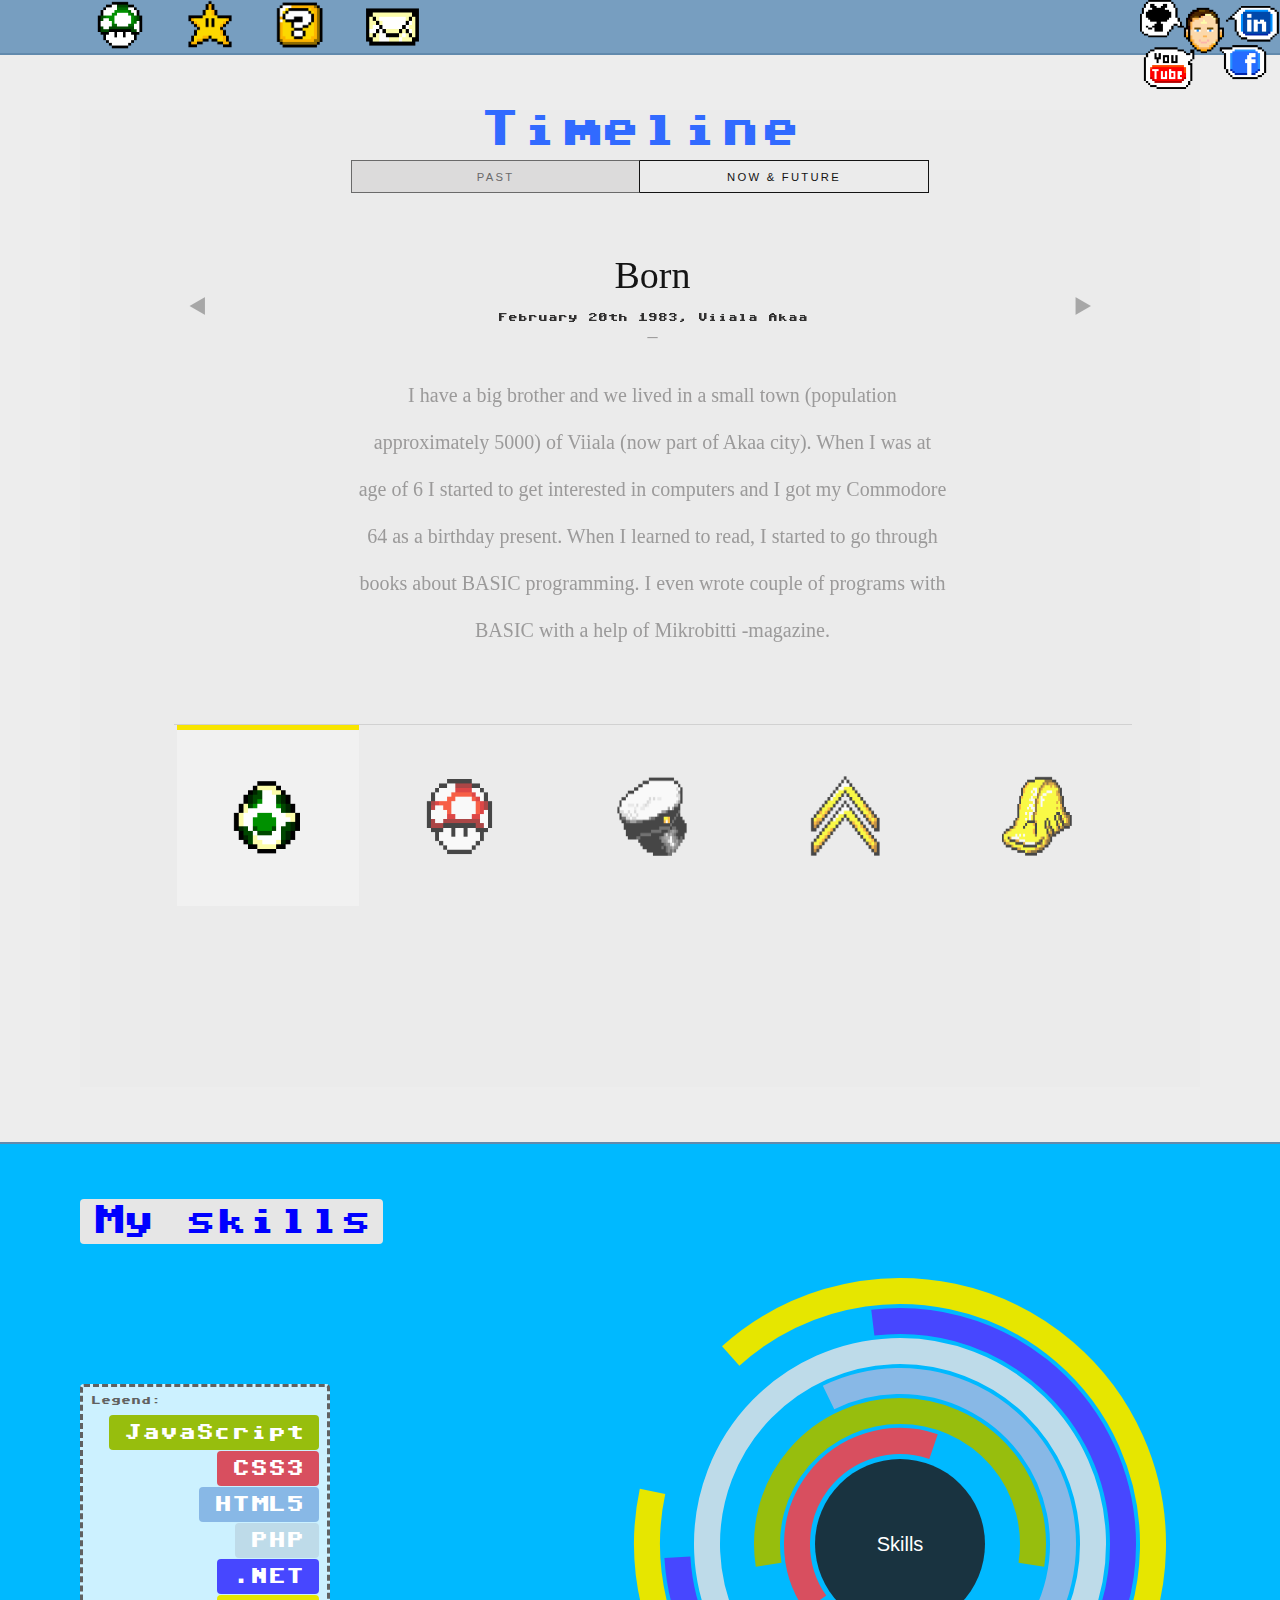
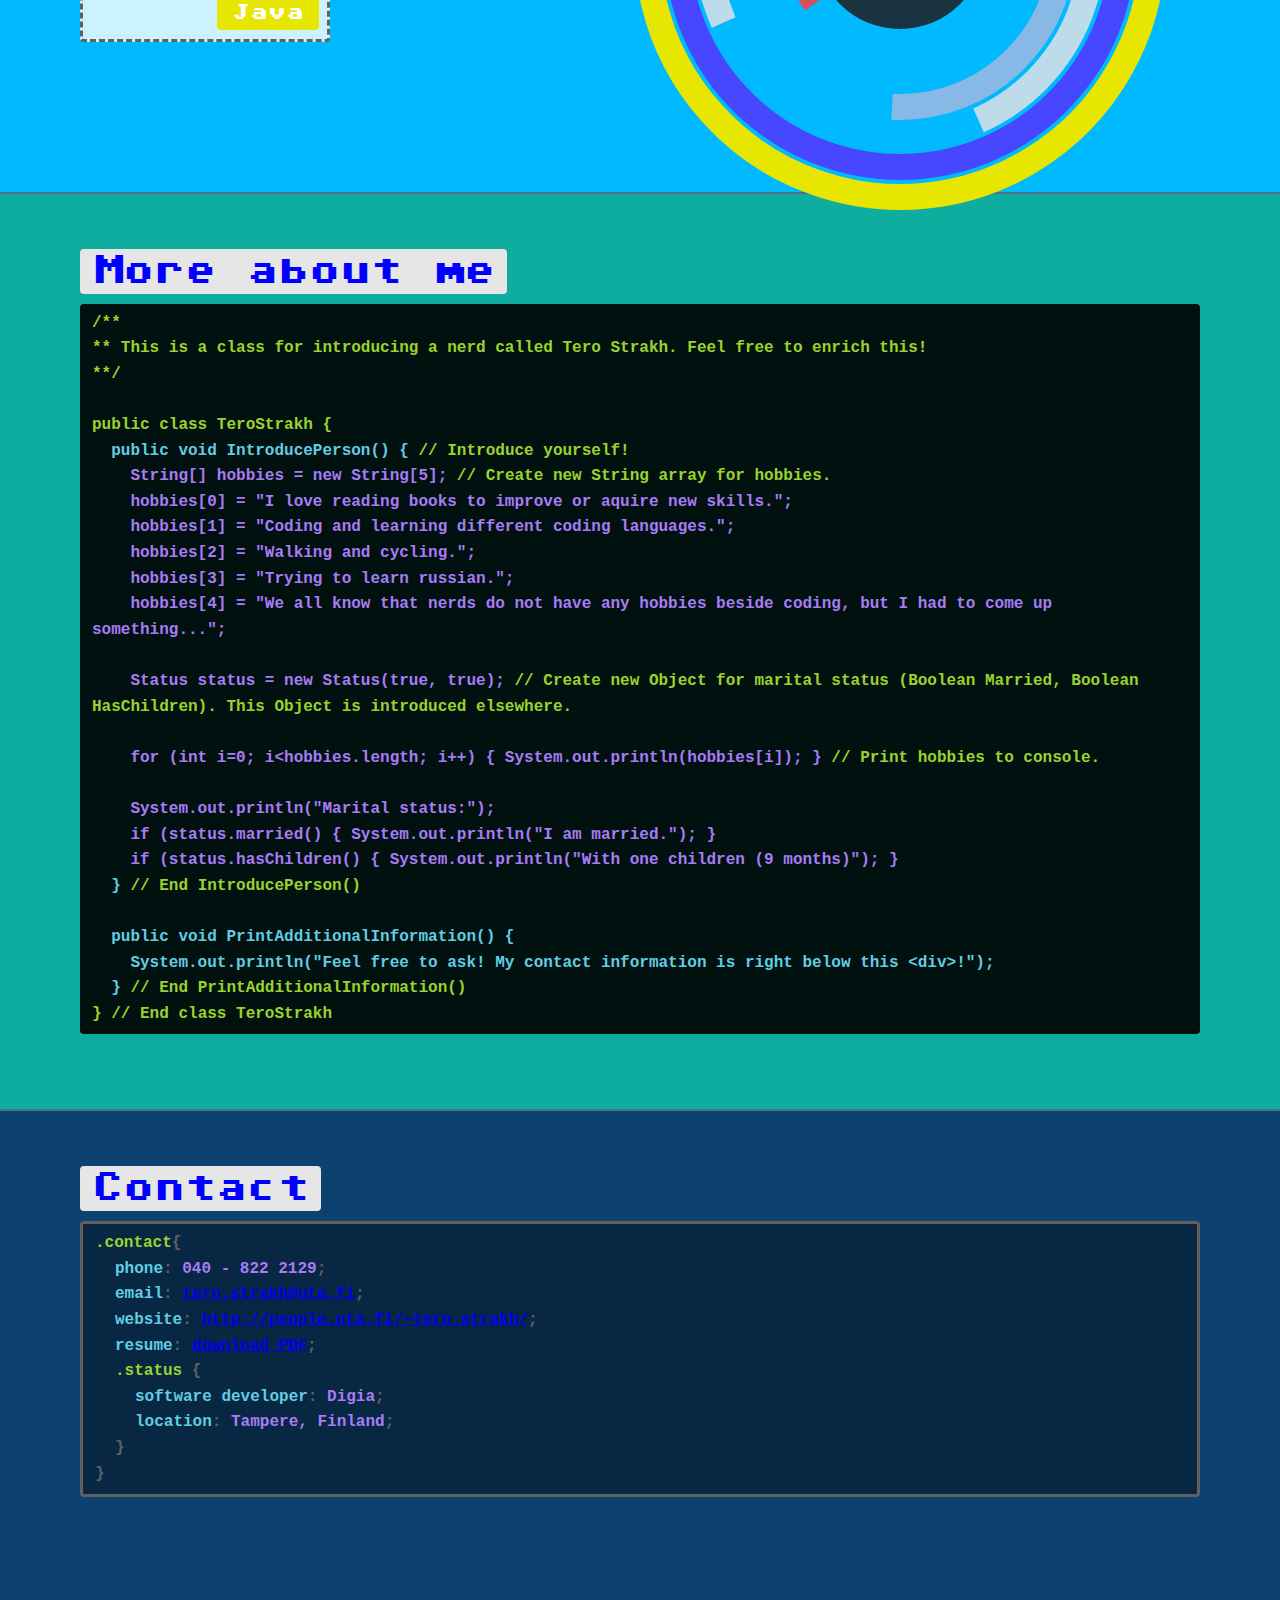
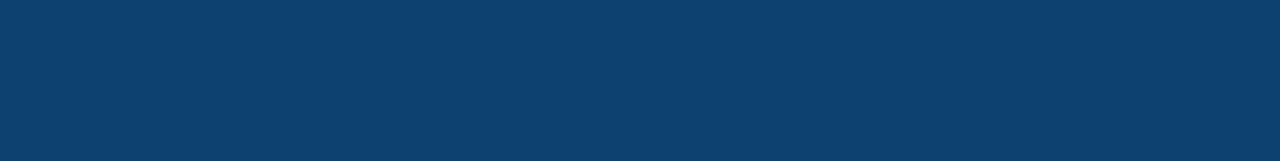
==== commit 5195a5a9: "Final version" ====
--- a/index.html
+++ b/index.html
@@ -143,7 +143,7 @@
                         <h3 class="name">Started working</h3>
                         <h4 class="subheading">Software Developer</h4>
                       </div>
-                      <div class="text-content"><p>I started as a intern in Logia Software (Itella's subsidiary company at the time). 
+                      <div class="text-content"><p>I started as an intern in Logia Software (Itella's subsidiary company at the time). 
 					  My job was to code and design GUI with .NET language and code backend with C#. Mainly with Visual Basic and C# but I did use jQuery and Ajax as well.
 					  After internship was over I was hired as a full time employee. After a year I got a job offer from Digia Finland and I applied to it.
 					  I got hired and now I mainly code (JavaEE) integrations for the public sector.</p></div>
@@ -217,15 +217,16 @@
 
 		<div class="get">
 			<div class="arc">
+				<span class="text">CSS3</span>
+				<input type="hidden" class="percent" value="40" />
+				<input type="hidden" class="color" value="#D84F5F" />
+			</div>
+			<div class="arc">
 				<span class="text">JavaScript</span>
-				<input type="hidden" class="percent" value="40" />
+				<input type="hidden" class="percent" value="55" />
 				<input type="hidden" class="color" value="#97BE0D" />
 			</div>
-			<div class="arc">
-				<span class="text">CSS3</span>
-				<input type="hidden" class="percent" value="50" />
-				<input type="hidden" class="color" value="#D84F5F" />
-			</div>
+
 			<span></span>
 			<div class="arc">
 				<span class="text">HTML5</span>
@@ -256,13 +257,42 @@
   </section><!-- @end #myskills -->
   
   <section id="aboutme" class="contentpg">
-    <h2>More about me</h2>
+    
+	<div class="content">
+	<h2>More about me</h2><p>&nbsp;</p>
+		<ul class="hobbies_code">
+		<li><span class="green">/**</span></li>
+		<li><span class="green">** This is a class for introducing a nerd called Tero Strakh. Feel free to enrich this!</span></li>
+		<li><span class="green">**/</span></li>
+		<li><br /><span class="green">public class TeroStrakh {</span></li>
+			<li>&nbsp;&nbsp;<span class="blue">public void IntroducePerson() {</span><span class="green"> // Introduce yourself!</span</li>
+			<li>&nbsp;&nbsp;&nbsp;&nbsp;<span class="purple">String[] hobbies = new String[5];</span><span class="green"> // Create new String array for hobbies.</span></li>
+			<li>&nbsp;&nbsp;&nbsp;&nbsp;<span class="purple">hobbies[0] = "I love reading books to improve or aquire new skills."; </span></li>
+			<li>&nbsp;&nbsp;&nbsp;&nbsp;<span class="purple">hobbies[1] = "Coding and learning different coding languages."; </span></li>
+			<li>&nbsp;&nbsp;&nbsp;&nbsp;<span class="purple">hobbies[2] = "Walking and cycling."; </span> </li>
+			<li>&nbsp;&nbsp;&nbsp;&nbsp;<span class="purple">hobbies[3] = "Trying to learn russian."; </span></li>
+			<li>&nbsp;&nbsp;&nbsp;&nbsp;<span class="purple">hobbies[4] = "We all know that nerds do not have any hobbies beside coding, but I had to come up something..."; </span></li>
+			<li><br />&nbsp;&nbsp;&nbsp;&nbsp;<span class="purple">Status status = new Status(true, true);</span><span class="green"> // Create new Object for marital status (Boolean Married, Boolean HasChildren). This Object is introduced elsewhere.</span></li>
+			<li><br /></li>
+			<li>&nbsp;&nbsp;&nbsp;&nbsp;<span class="purple">for (int i=0; i&lt;hobbies.length; i++) { System.out.println(hobbies[i]); }</span><span class="green"> // Print hobbies to console.</span></li>
+			<li>&nbsp;</li>
+			<li>&nbsp;&nbsp;&nbsp;&nbsp;<span class="purple">System.out.println("Marital status:");</span></li>
+			<li>&nbsp;&nbsp;&nbsp;&nbsp;<span class="purple">if (status.married() { System.out.println("I am married."); }</span></li>
+			<li>&nbsp;&nbsp;&nbsp;&nbsp;<span class="purple">if (status.hasChildren() { System.out.println("With one children (9 months)"); }</span></li>
+			<li>&nbsp;&nbsp;<span class="blue">}</span><span class="green"> // End IntroducePerson()</span></li>
+			<li><br /></li>
+			<li>&nbsp;&nbsp;<span class="blue">public void PrintAdditionalInformation() {</span></li>
+			<li>&nbsp;&nbsp;&nbsp;&nbsp;<span class="blue">System.out.println("Feel free to ask! My contact information is right below this &lt;div&gt;!");</span></li>
+			<li>&nbsp;&nbsp;<span class="blue">}</span><span class="green"> // End PrintAdditionalInformation()</span></li>
+			<li><span class="green">}</span><span class="green"> // End class TeroStrakh</span></li>
+		</ul>
+	</div>
   </section><!-- @end #aboutme -->
   
   <section id="contact" class="contentpg">
   
-			<div class="content"><br /><h2>Contact</h2>
-				<ul class="code">
+			<div class="content"><h2>Contact</h2><p>&nbsp;</p>
+				<ul class="code" id="border">
 					<li><span class="green">.contact</span>{
 						<ul>
 							<li><span class="blue">phone</span>: <span class="purple">040 - 822 2129</span>;</li>
--- a/css/styles.css
+++ b/css/styles.css
@@ -200,6 +200,19 @@
   padding: 55px 80px;
 }
 
+.hobbies_code {
+	font-family:Consolas, "Liberation Mono", Courier, monospace;
+	font-size:16px;
+	font-weight:bold;
+	color:#7f0a0c
+	display: inline-block;
+	padding: 7px 12px;
+	background: rgba(0,0,0,0.9);
+	-webkit-border-radius: 4px;
+	-moz-border-radius: 4px;
+	border-radius: 4px;
+}
+	
 .code {
 	font-family:Consolas, "Liberation Mono", Courier, monospace;
 	font-size:16px;
@@ -207,7 +220,7 @@
 	color:#7f0a0c
 	display: inline-block;
 	padding: 7px 12px;
-	background: rgba(0,0,0,0.8);
+	background: rgba(0,0,0,0.4);
 	-webkit-border-radius: 4px;
 	-moz-border-radius: 4px;
 	border-radius: 4px;
@@ -336,6 +349,10 @@
 font-size:40px;
 margin-bottom:40px;
 text-align:right;
+}
+
+#border {
+border:solid;
 }
 
 .skills {
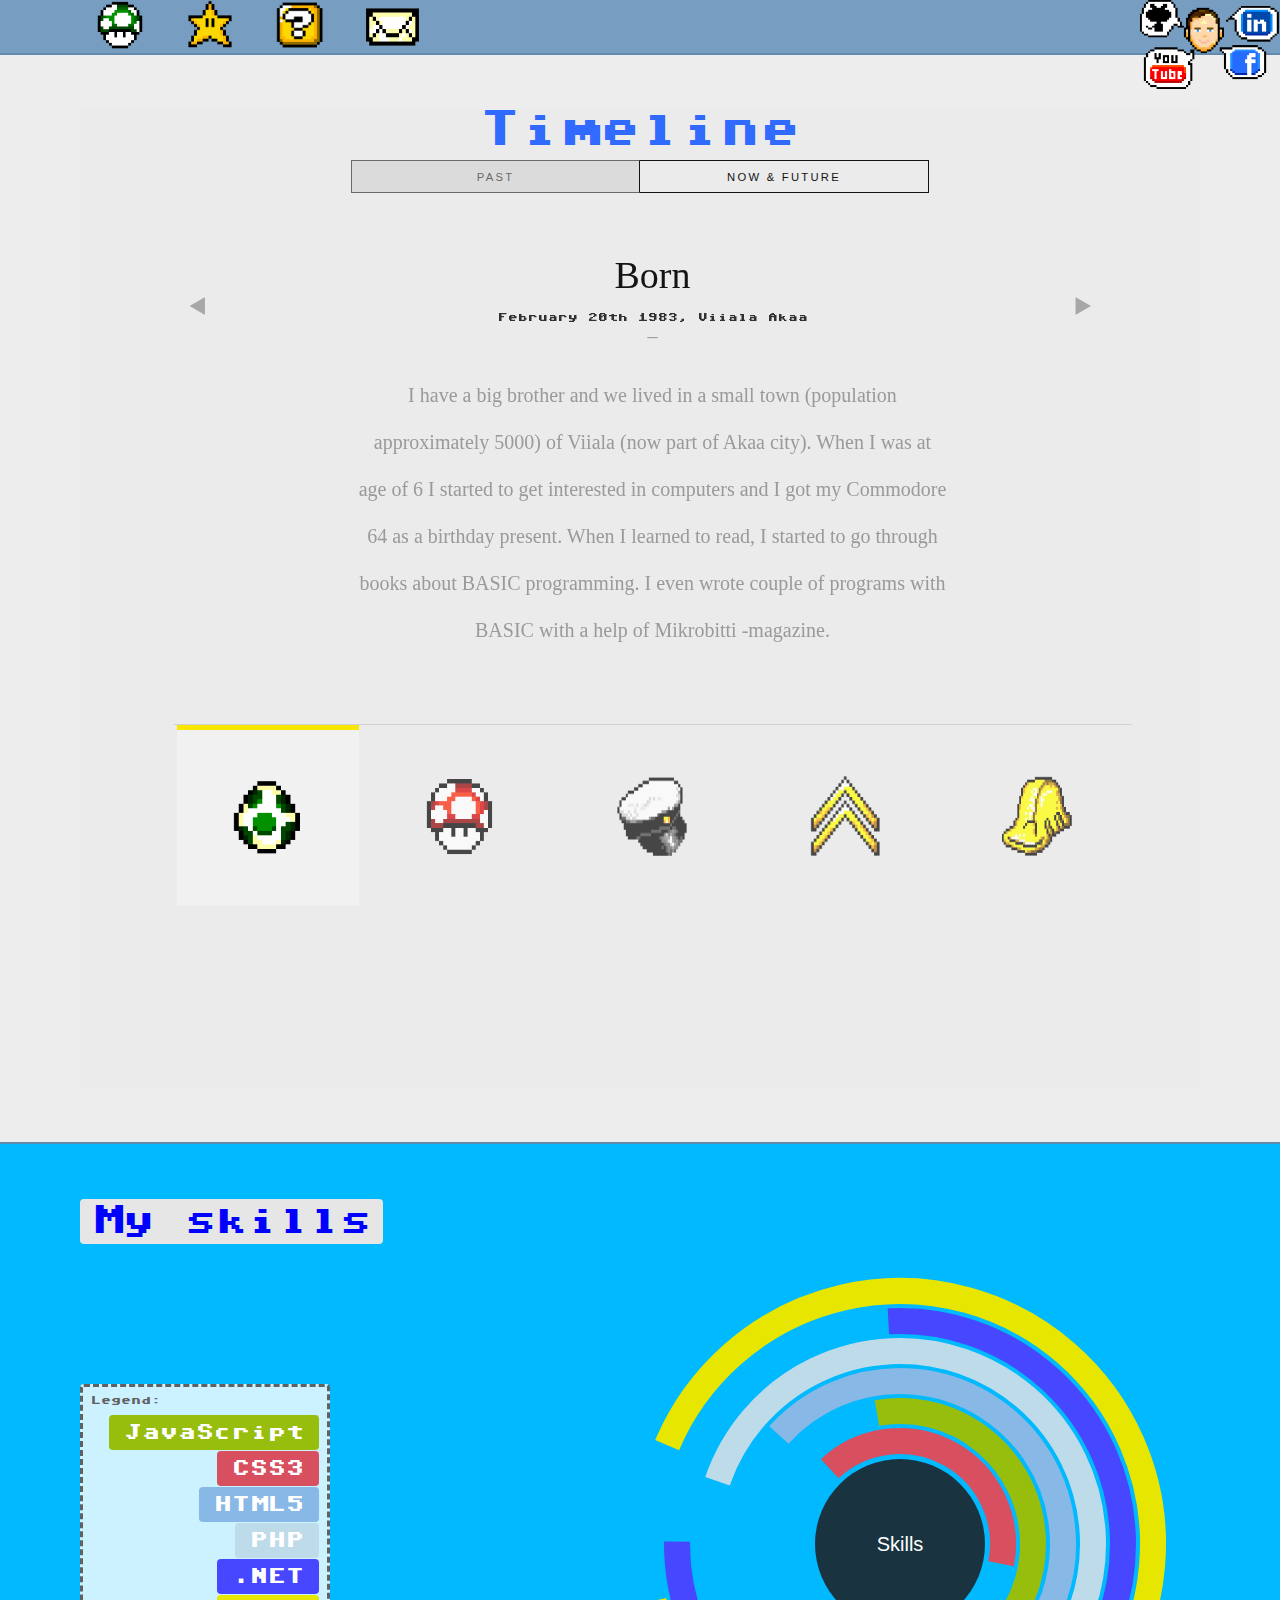
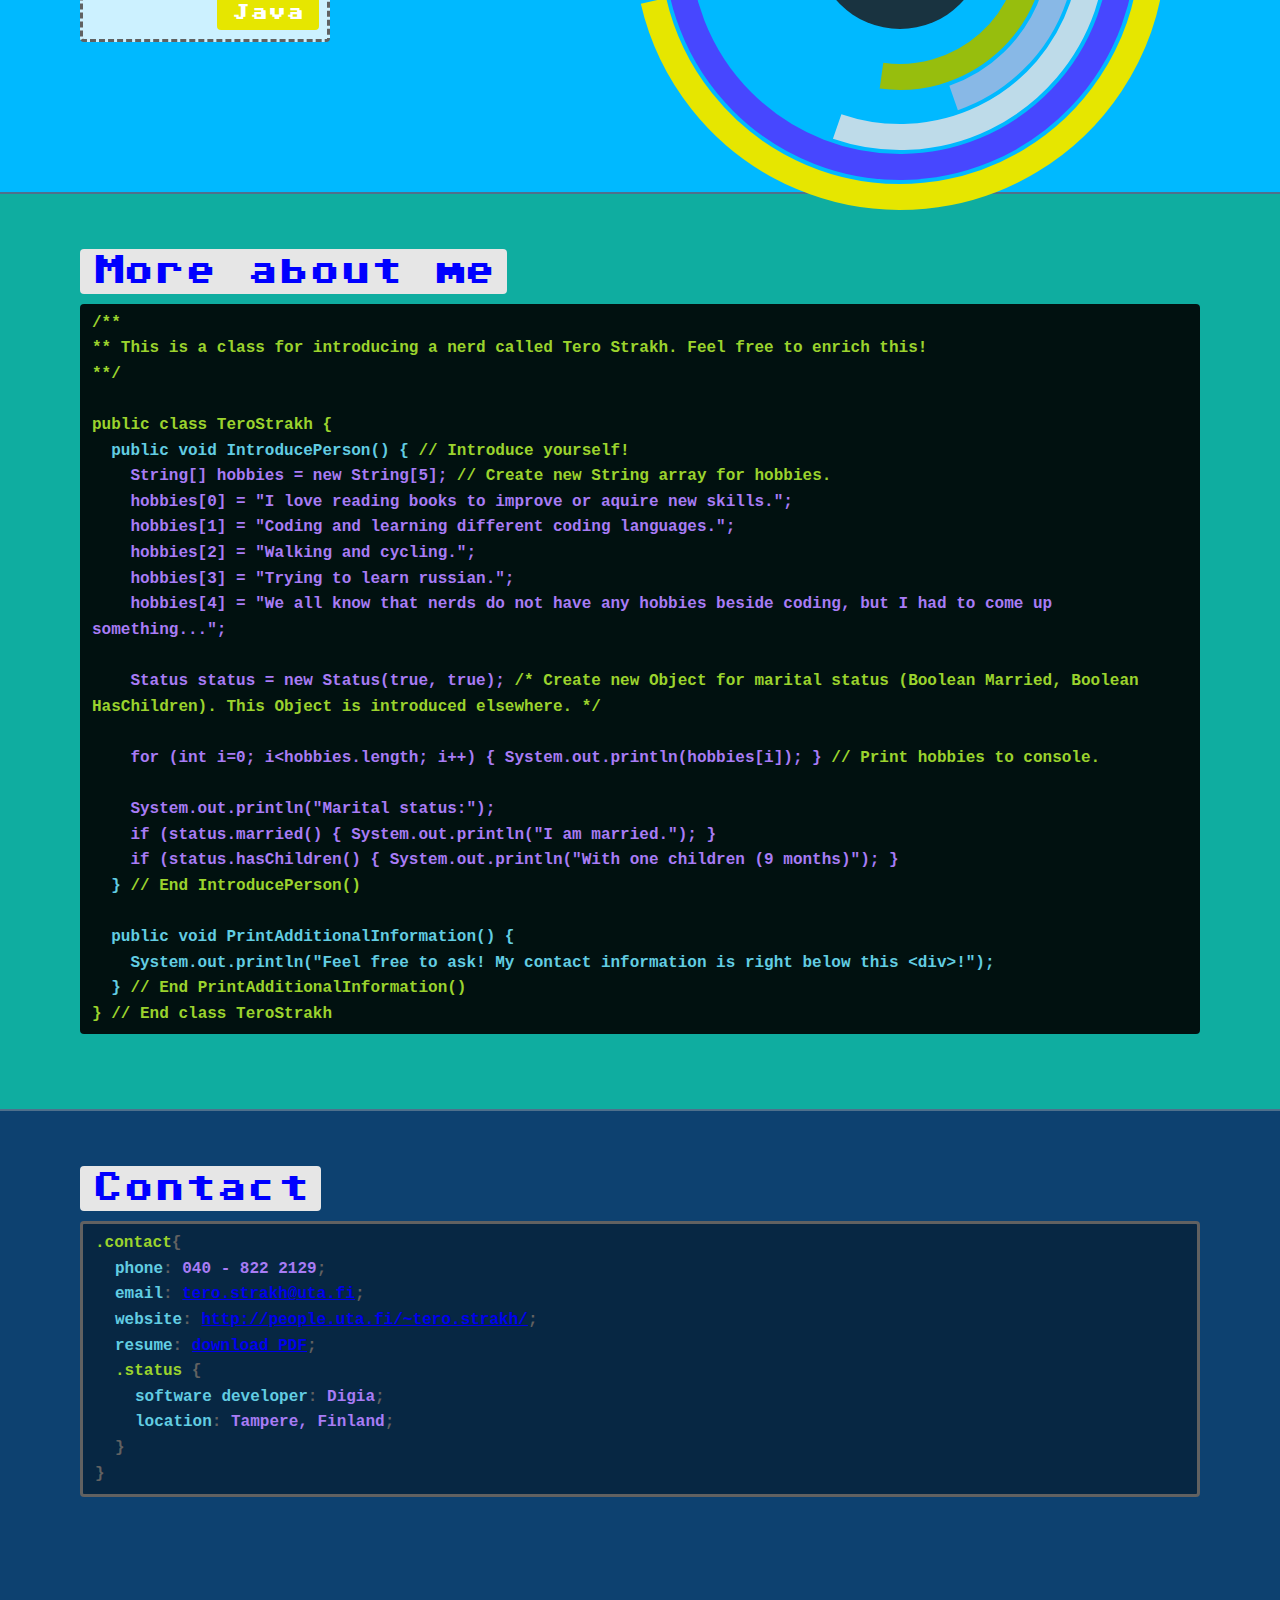
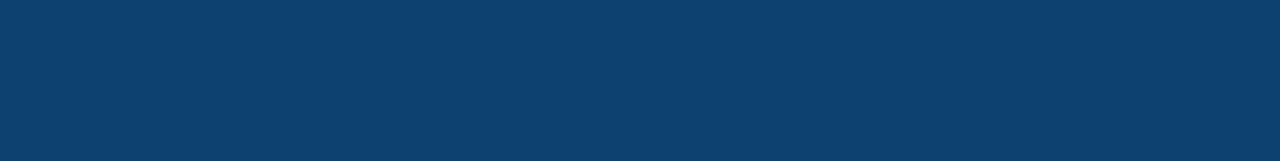
==== commit 2e5ecea3: "Minor change to comments" ====
--- a/index.html
+++ b/index.html
@@ -272,7 +272,7 @@
 			<li>&nbsp;&nbsp;&nbsp;&nbsp;<span class="purple">hobbies[2] = "Walking and cycling."; </span> </li>
 			<li>&nbsp;&nbsp;&nbsp;&nbsp;<span class="purple">hobbies[3] = "Trying to learn russian."; </span></li>
 			<li>&nbsp;&nbsp;&nbsp;&nbsp;<span class="purple">hobbies[4] = "We all know that nerds do not have any hobbies beside coding, but I had to come up something..."; </span></li>
-			<li><br />&nbsp;&nbsp;&nbsp;&nbsp;<span class="purple">Status status = new Status(true, true);</span><span class="green"> // Create new Object for marital status (Boolean Married, Boolean HasChildren). This Object is introduced elsewhere.</span></li>
+			<li><br />&nbsp;&nbsp;&nbsp;&nbsp;<span class="purple">Status status = new Status(true, true);</span><span class="green"> /* Create new Object for marital status (Boolean Married, Boolean HasChildren). This Object is introduced elsewhere. */</span></li>
 			<li><br /></li>
 			<li>&nbsp;&nbsp;&nbsp;&nbsp;<span class="purple">for (int i=0; i&lt;hobbies.length; i++) { System.out.println(hobbies[i]); }</span><span class="green"> // Print hobbies to console.</span></li>
 			<li>&nbsp;</li>
